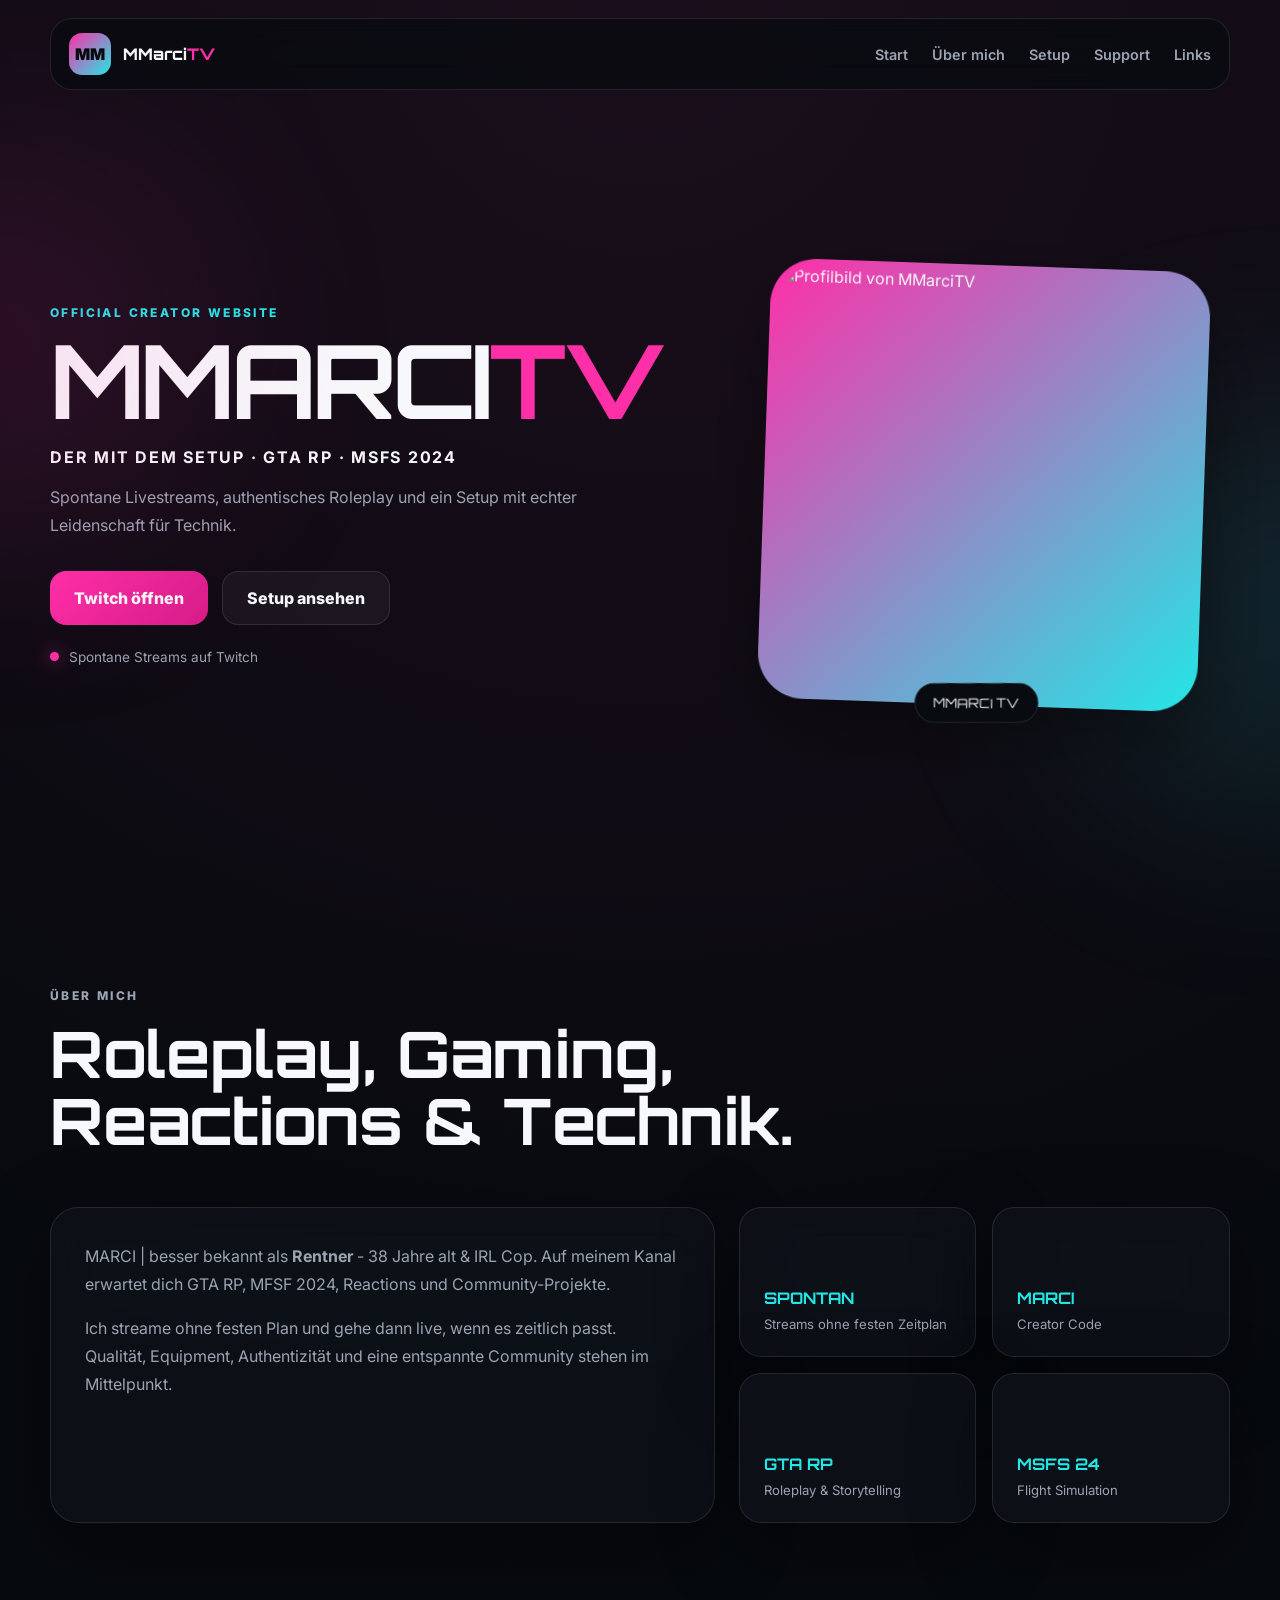
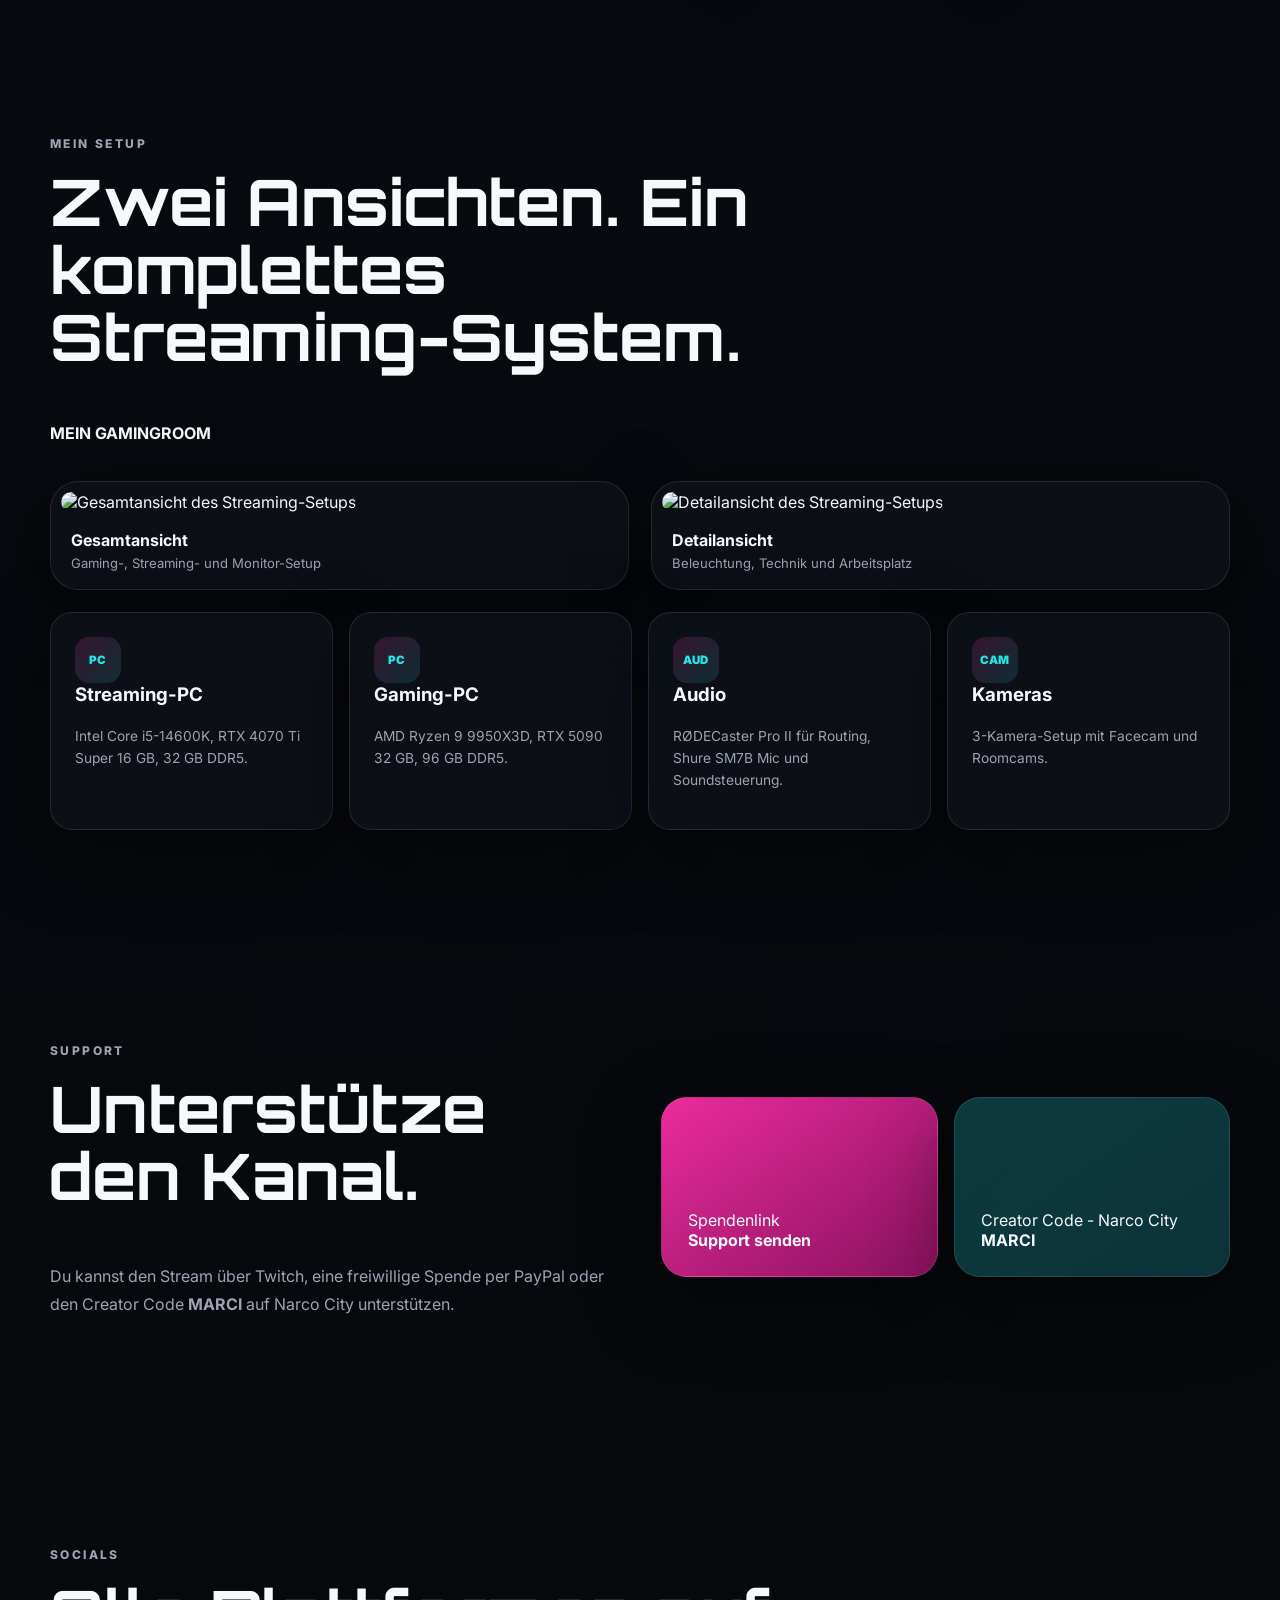
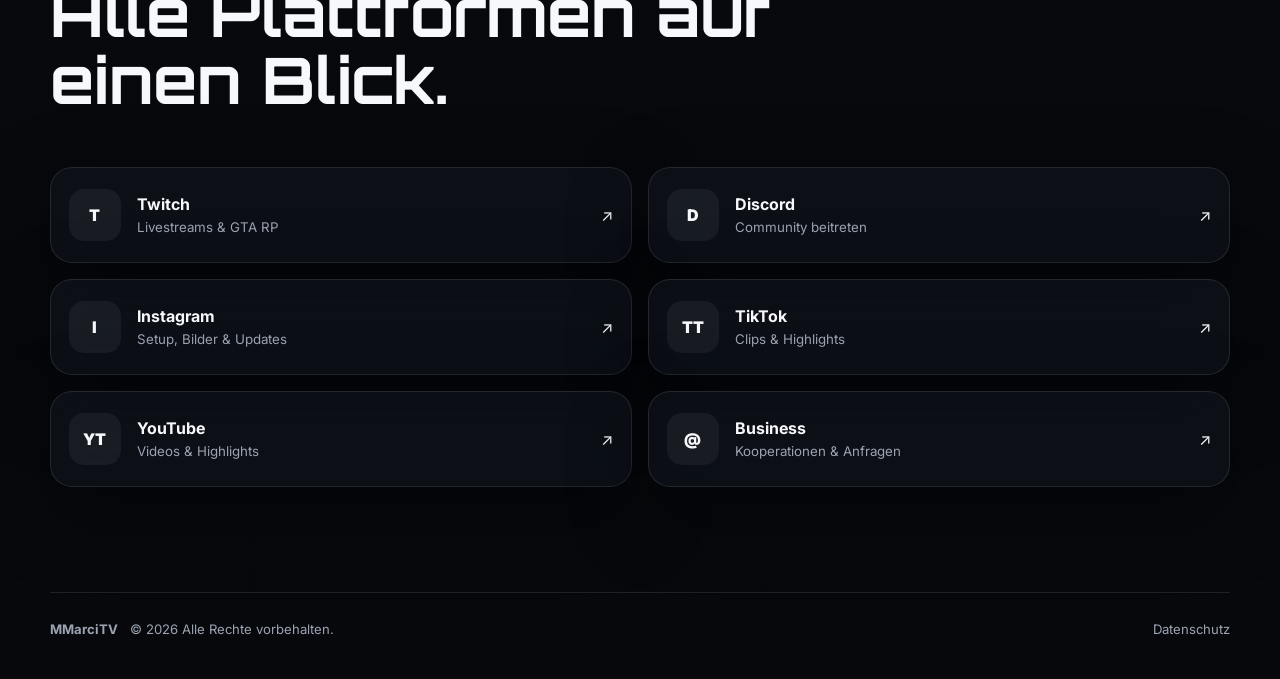
==== index.html @ 3d2fd83c "index.html" ====
<!DOCTYPE html>
<html lang="de">
<head>
  <meta charset="UTF-8">
  <meta name="viewport" content="width=device-width, initial-scale=1.0">
  <meta name="theme-color" content="#07090d">
  <meta name="description" content="Offizielle Website von MMarciTV – GTA RP, MSFS 2024, Streaming und Setup.">
  <title>MMarciTV | Offizielle Website</title>
  <link rel="preconnect" href="https://fonts.googleapis.com">
  <link rel="preconnect" href="https://fonts.gstatic.com" crossorigin>
  <link href="https://fonts.googleapis.com/css2?family=Inter:wght@400;500;600;700;800&family=Orbitron:wght@600;700;800&display=swap" rel="stylesheet">
  <link rel="stylesheet" href="styles.css">
</head>
<body>
  <div class="orb orb-pink"></div>
  <div class="orb orb-cyan"></div>

  <header class="site-header">
    <a class="brand" href="#start">
      <span class="brand-mark">MM</span>
      <span class="brand-name">MMarci<span>TV</span></span>
    </a>
    <button class="menu-button" aria-label="Menü öffnen" aria-expanded="false">☰</button>
    <nav class="main-nav">
      <a href="#start">Start</a>
      <a href="#ueber-mich">Über mich</a>
      <a href="#setup">Setup</a>
      <a href="#support">Support</a>
      <a href="#links">Links</a>
    </nav>
  </header>

  <main>
    <section id="start" class="hero section">
      <div class="hero-copy reveal">
        <p class="eyebrow">OFFICIAL CREATOR WEBSITE</p>
        <h1>MMARCI<span>TV</span></h1>
        <p class="hero-subtitle">DER MIT DEM SETUP · GTA RP · MSFS 2024</p>
        <p class="hero-text">Spontane Livestreams, authentisches Roleplay und ein Setup mit echter Leidenschaft für Technik.</p>
        <div class="hero-actions">
          <a class="button button-primary" data-link="twitch" href="#" target="_blank">Twitch öffnen</a>
          <a class="button button-secondary" href="#setup">Setup ansehen</a>
        </div>
        <div class="live-status"><span class="live-dot"></span><span>Spontane Streams auf Twitch</span></div>
      </div>

      <div class="hero-visual reveal">
        <div class="profile-frame">
          <img src="Vermögenswerte/profile.jpg" alt="Profilbild von MMarciTV">
          <span class="profile-badge">MMARCI TV</span>
        </div>
      </div>
    </section>

    <section id="ueber-mich" class="section">
      <div class="section-heading reveal">
        <p class="eyebrow">ÜBER MICH</p>
        <h2>Roleplay, Gaming, Reactions & Technik.</h2>
      </div>
      <div class="about-grid">
        <article class="glass-card about-card reveal">
          <p>MARCI | besser bekannt als <strong>Rentner</strong> - 38 Jahre alt & IRL Cop. Auf meinem Kanal erwartet dich GTA RP, MFSF 2024, Reactions und Community-Projekte.</p>
          <p>Ich streame ohne festen Plan und gehe dann live, wenn es zeitlich passt. Qualität, Equipment, Authentizität und eine entspannte Community stehen im Mittelpunkt.</p>
        </article>
        <div class="stat-grid">
          <article class="stat-card reveal"><strong>SPONTAN</strong><span>Streams ohne festen Zeitplan</span></article>
          <article class="stat-card reveal"><strong>MARCI</strong><span>Creator Code</span></article>
          <article class="stat-card reveal"><strong>GTA RP</strong><span>Roleplay & Storytelling</span></article>
          <article class="stat-card reveal"><strong>MSFS 24</strong><span>Flight Simulation</span></article>
        </div>
      </div>
    </section>

    <section id="setup" class="section">
      <div class="section-heading reveal">
        <p class="eyebrow">MEIN SETUP</p>
        <h2>Zwei Ansichten. Ein komplettes Streaming-System.</h2>
        <h4>MEIN GAMINGROOM</h4>
      </div>

      <div class="setup-gallery">
        <figure class="setup-image reveal">
          <img src="Vermögenswerte/setup1.jpg" alt="Gesamtansicht des Streaming-Setups">
          <figcaption><strong>Gesamtansicht</strong><span>Gaming-, Streaming- und Monitor-Setup</span></figcaption>
        </figure>
        <figure class="setup-image reveal">
          <img src="Vermögenswerte/setup2.jpg" alt="Detailansicht des Streaming-Setups">
          <figcaption><strong>Detailansicht</strong><span>Beleuchtung, Technik und Arbeitsplatz</span></figcaption>
        </figure>
      </div>

      <div class="hardware-grid">
        <article class="hardware-card reveal"><span class="hardware-icon">PC</span><h3>Streaming-PC</h3><p>Intel Core i5-14600K, RTX 4070 Ti Super 16 GB, 32 GB DDR5.</p></article>
        <article class="hardware-card reveal"><span class="hardware-icon">PC</span><h3>Gaming-PC</h3><p>AMD Ryzen 9 9950X3D, RTX 5090 32 GB, 96 GB DDR5.</p></article>
        <article class="hardware-card reveal"><span class="hardware-icon">AUD</span><h3>Audio</h3><p>RØDECaster Pro II für Routing, Shure SM7B Mic und Soundsteuerung.</p></article>
        <article class="hardware-card reveal"><span class="hardware-icon">CAM</span><h3>Kameras</h3><p>3-Kamera-Setup mit Facecam und Roomcams.</p></article>
      </div>
    </section>

    <section id="support" class="section support-section">
      <div class="support-copy reveal">
        <p class="eyebrow">SUPPORT</p>
        <h2>Unterstütze den Kanal.</h2>
        <p>Du kannst den Stream über Twitch, eine freiwillige Spende per PayPal oder den Creator Code <strong>MARCI</strong> auf Narco City unterstützen.</p>
      </div>
      <div class="support-actions reveal">
        <a class="support-card support-card-pink" data-link="donation" href="#" target="_blank"><span>Spendenlink</span><strong>Support senden</strong></a>
        <div class="support-card support-card-cyan"><span>Creator Code - Narco City</span><strong>MARCI</strong></div>
      </div>
    </section>

    <section id="links" class="section">
      <div class="section-heading reveal">
        <p class="eyebrow">SOCIALS</p>
        <h2>Alle Plattformen auf einen Blick.</h2>
      </div>
      <div class="social-grid">
        <a class="social-card reveal" data-link="twitch" href="#" target="_blank"><span class="social-icon">T</span><div><strong>Twitch</strong><small>Livestreams & GTA RP</small></div><span>↗</span></a>
        <a class="social-card reveal" data-link="discord" href="#" target="_blank"><span class="social-icon">D</span><div><strong>Discord</strong><small>Community beitreten</small></div><span>↗</span></a>
        <a class="social-card reveal" data-link="instagram" href="#" target="_blank"><span class="social-icon">I</span><div><strong>Instagram</strong><small>Setup, Bilder & Updates</small></div><span>↗</span></a>
        <a class="social-card reveal" data-link="tiktok" href="#" target="_blank"><span class="social-icon">TT</span><div><strong>TikTok</strong><small>Clips & Highlights</small></div><span>↗</span></a>
        <a class="social-card reveal" data-link="youtube" href="#" target="_blank"><span class="social-icon">YT</span><div><strong>YouTube</strong><small>Videos & Highlights</small></div><span>↗</span></a>
        <a class="social-card reveal" data-link="email" href="#"><span class="social-icon">@</span><div><strong>Business</strong><small>Kooperationen & Anfragen</small></div><span>↗</span></a>
      </div>
    </section>
  </main>

  <footer class="site-footer">
    <div><strong>MMarciTV</strong><span>© <span id="year"></span> Alle Rechte vorbehalten.</span></div>
    <nav><a href="datenschutz.html">Datenschutz</a></nav>
  </footer>

  <script src="script.js"></script>
</body>
</html>
---- styles.css ----
:root{--bg:#06080c;--panel:rgba(14,18,25,.8);--border:rgba(255,255,255,.1);--text:#f7f8fb;--muted:#9ca4b2;--pink:#ff2fa8;--cyan:#23e6e6;--shadow:0 24px 80px rgba(0,0,0,.42)}*{box-sizing:border-box}html{scroll-behavior:smooth;scroll-padding-top:100px}body{margin:0;background:radial-gradient(circle at top,rgba(255,47,168,.08),transparent 35%),linear-gradient(180deg,#080b10 0%,var(--bg) 100%);color:var(--text);font-family:Inter,sans-serif;overflow-x:hidden}a{color:inherit}.orb{position:fixed;width:360px;height:360px;filter:blur(130px);border-radius:50%;pointer-events:none;opacity:.16}.orb-pink{left:-180px;top:18%;background:var(--pink)}.orb-cyan{right:-180px;bottom:12%;background:var(--cyan)}.site-header{position:sticky;top:0;z-index:20;width:min(100% - 32px,1180px);margin:18px auto 0;min-height:70px;display:flex;align-items:center;justify-content:space-between;padding:14px 18px;border:1px solid var(--border);border-radius:22px;background:rgba(8,11,16,.76);backdrop-filter:blur(22px)}.brand{display:flex;align-items:center;gap:12px;text-decoration:none}.brand-mark{width:42px;height:42px;display:grid;place-items:center;border-radius:13px;background:linear-gradient(135deg,var(--pink),var(--cyan));color:#07090d;font-weight:900}.brand-name{font-family:Orbitron,sans-serif;font-weight:800}.brand-name span,h1 span{color:var(--pink)}.main-nav{display:flex;gap:24px}.main-nav a{color:var(--muted);font-size:.9rem;font-weight:600;text-decoration:none}.menu-button{display:none;border:0;background:transparent;color:var(--text);font-size:1.35rem}main,.site-footer{width:min(100% - 32px,1180px);margin-inline:auto}.section{padding:105px 0}.hero{min-height:calc(100vh - 110px);display:grid;grid-template-columns:1.12fr .88fr;align-items:center;gap:64px}.eyebrow{margin:0 0 14px;color:var(--cyan);font-size:.75rem;font-weight:800;letter-spacing:.2em}h1,h2,h3,p{margin-top:0}h1{margin-bottom:20px;font-family:Orbitron,sans-serif;font-size:clamp(3rem,8vw,6.7rem);line-height:.9;letter-spacing:-.045em}.hero-subtitle{font-weight:700;letter-spacing:.11em}.hero-text,.section-heading p,.support-copy p,.about-card p{color:var(--muted);line-height:1.75}.hero-actions{display:flex;flex-wrap:wrap;gap:14px;margin-top:32px}.button{display:inline-flex;justify-content:center;align-items:center;min-height:54px;padding:0 24px;border-radius:16px;text-decoration:none;font-weight:800}.button-primary{background:linear-gradient(135deg,var(--pink),#d51d88)}.button-secondary{border:1px solid var(--border);background:rgba(255,255,255,.045)}.live-status{display:flex;align-items:center;gap:10px;margin-top:24px;color:var(--muted);font-size:.85rem}.live-dot{width:9px;height:9px;border-radius:50%;background:var(--pink);box-shadow:0 0 18px rgba(255,47,168,.8)}.hero-visual{display:grid;place-items:center}.profile-frame{position:relative;width:min(100%,440px);aspect-ratio:1;padding:7px;border-radius:46px;background:linear-gradient(135deg,var(--pink),var(--cyan));box-shadow:var(--shadow);transform:rotate(2deg)}.profile-frame img{width:100%;height:100%;display:block;object-fit:cover;border-radius:40px}.profile-badge{position:absolute;left:50%;bottom:-18px;transform:translateX(-50%) rotate(-2deg);padding:11px 18px;border-radius:999px;background:#080b10;border:1px solid var(--border);font-family:Orbitron,sans-serif;font-size:.8rem}.section-heading{max-width:760px;margin-bottom:38px}.section-heading h2,.support-copy h2{font-family:Orbitron,sans-serif;font-size:clamp(2rem,5vw,4rem);line-height:1.05}.about-grid{display:grid;grid-template-columns:1.15fr .85fr;gap:24px}.glass-card,.stat-card,.hardware-card,.social-card,.support-card,.setup-image{border:1px solid var(--border);background:var(--panel);backdrop-filter:blur(20px);box-shadow:var(--shadow)}.about-card{padding:34px;border-radius:28px}.stat-grid{display:grid;grid-template-columns:repeat(2,1fr);gap:16px}.stat-card{min-height:150px;padding:24px;border-radius:22px;display:flex;flex-direction:column;justify-content:flex-end}.stat-card strong{font-family:Orbitron,sans-serif;color:var(--cyan)}.stat-card span{margin-top:8px;color:var(--muted);font-size:.82rem}.setup-gallery{display:grid;grid-template-columns:repeat(2,1fr);gap:22px}.setup-image{margin:0;padding:10px;border-radius:28px}.setup-image img{width:100%;aspect-ratio:16/10;object-fit:cover;border-radius:20px}.setup-image figcaption{display:grid;gap:5px;padding:18px 10px 8px}.setup-image figcaption span{color:var(--muted);font-size:.82rem}.hardware-grid{display:grid;grid-template-columns:repeat(4,1fr);gap:16px;margin-top:22px}.hardware-card{padding:24px;border-radius:22px}.hardware-icon{width:46px;height:46px;display:grid;place-items:center;border-radius:14px;background:linear-gradient(135deg,rgba(255,47,168,.18),rgba(35,230,230,.14));color:var(--cyan);font-weight:900;font-size:.72rem}.hardware-card p{color:var(--muted);line-height:1.6;font-size:.86rem}.support-section{display:grid;grid-template-columns:1fr 1fr;gap:42px;align-items:center}.support-actions{display:grid;grid-template-columns:repeat(2,1fr);gap:16px}.support-card{min-height:180px;padding:26px;border-radius:26px;text-decoration:none;display:flex;flex-direction:column;justify-content:flex-end}.support-card-pink{background:linear-gradient(145deg,rgba(255,47,168,.92),rgba(151,20,103,.9))}.support-card-cyan{background:linear-gradient(145deg,rgba(35,230,230,.23),rgba(14,58,65,.86))}.social-grid{display:grid;grid-template-columns:repeat(2,1fr);gap:16px}.social-card{min-height:96px;display:grid;grid-template-columns:52px 1fr auto;align-items:center;gap:16px;padding:18px;border-radius:22px;text-decoration:none}.social-icon{width:52px;height:52px;display:grid;place-items:center;border-radius:15px;background:rgba(255,255,255,.055);font-weight:900}.social-card div{display:grid;gap:5px}.social-card small{color:var(--muted)}.site-footer{display:flex;justify-content:space-between;padding:28px 0 42px;border-top:1px solid var(--border);color:var(--muted);font-size:.82rem}.site-footer div,.site-footer nav{display:flex;gap:12px}.site-footer a{text-decoration:none}.reveal{opacity:0;transform:translateY(24px);transition:.7s}.reveal.is-visible{opacity:1;transform:none}@media(max-width:900px){.main-nav{position:absolute;left:0;right:0;top:78px;display:none;flex-direction:column;padding:18px;border:1px solid var(--border);border-radius:20px;background:rgba(8,11,16,.96)}.main-nav.is-open{display:flex}.menu-button{display:block}.hero,.about-grid,.support-section{grid-template-columns:1fr}.hero{padding-top:80px;min-height:auto}.hero-copy{order:2}.hero-visual{order:1}.hardware-grid{grid-template-columns:repeat(2,1fr)}}@media(max-width:650px){.site-header,main,.site-footer{width:min(100% - 20px,1180px)}.section{padding:78px 0}.setup-gallery,.social-grid,.support-actions,.stat-grid,.hardware-grid{grid-template-columns:1fr}.hero-actions{flex-direction:column}.button{width:100%}.site-footer,.site-footer div{flex-direction:column}}
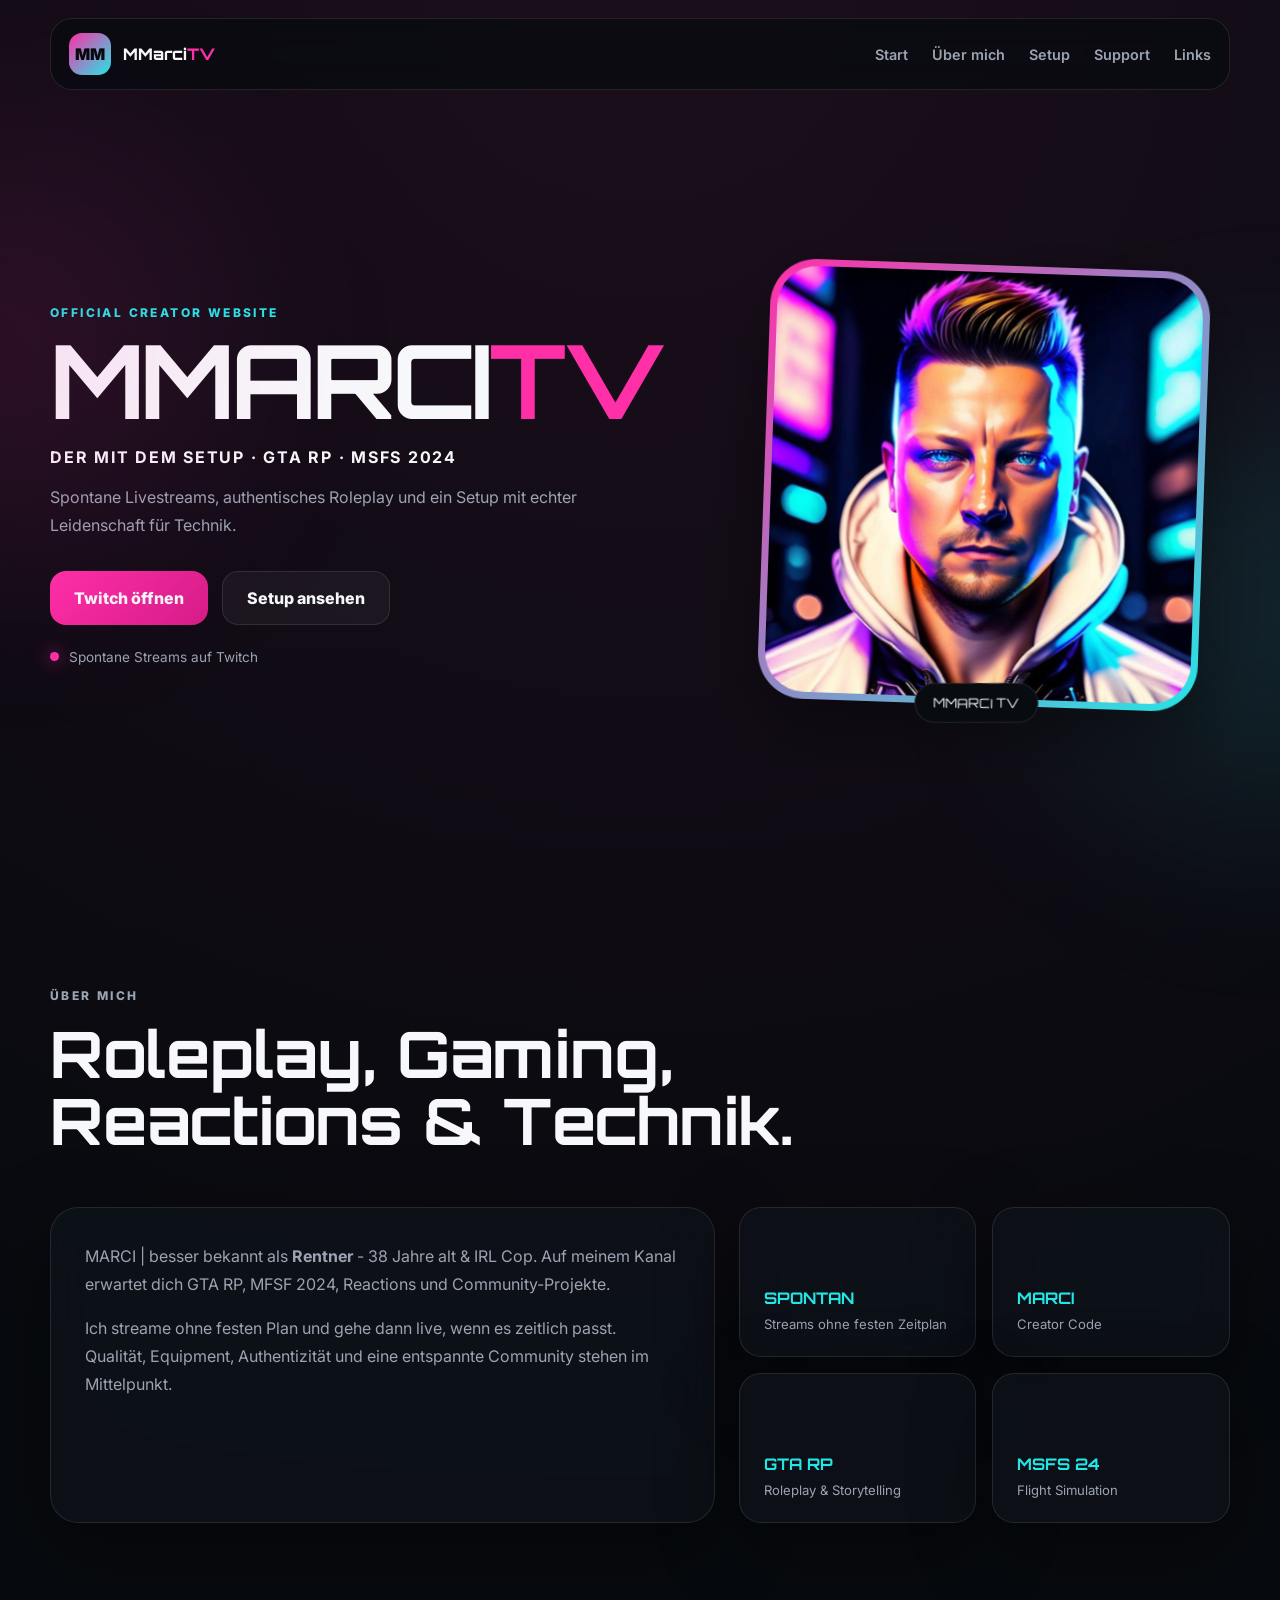
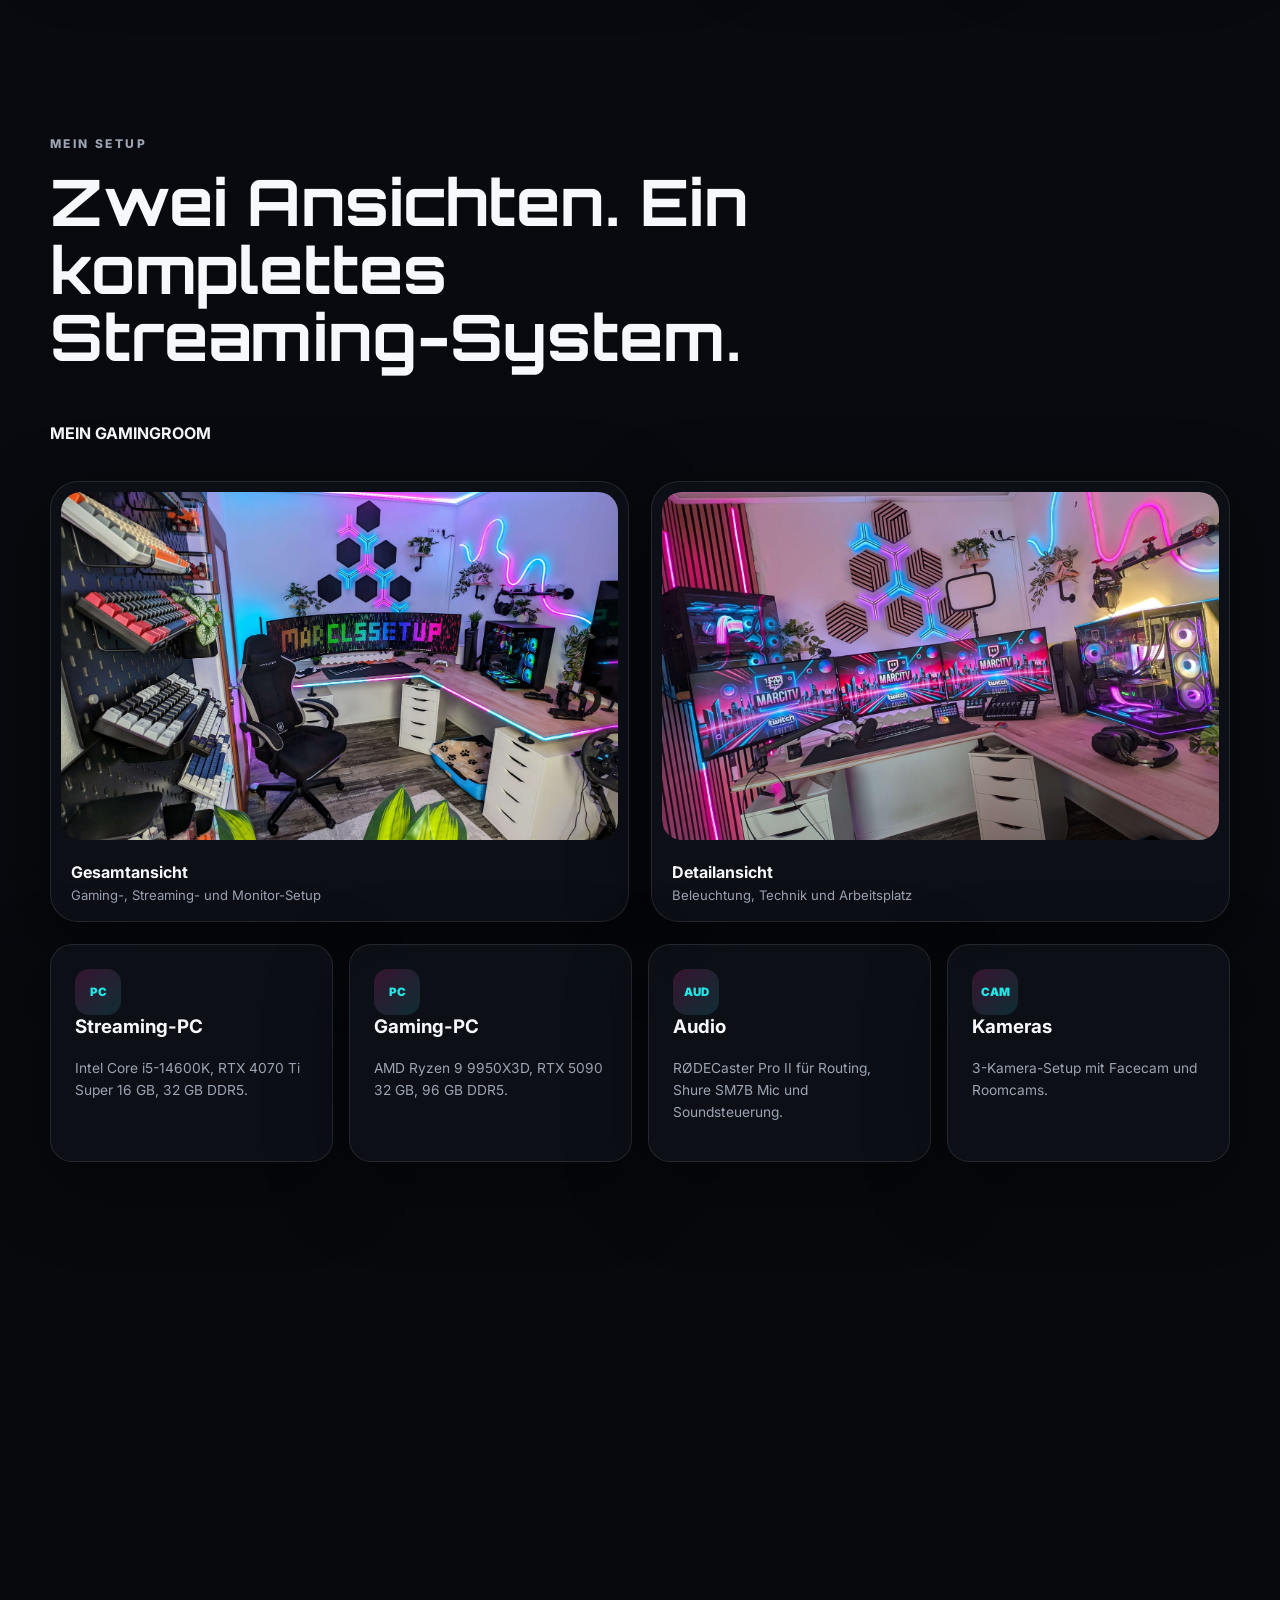
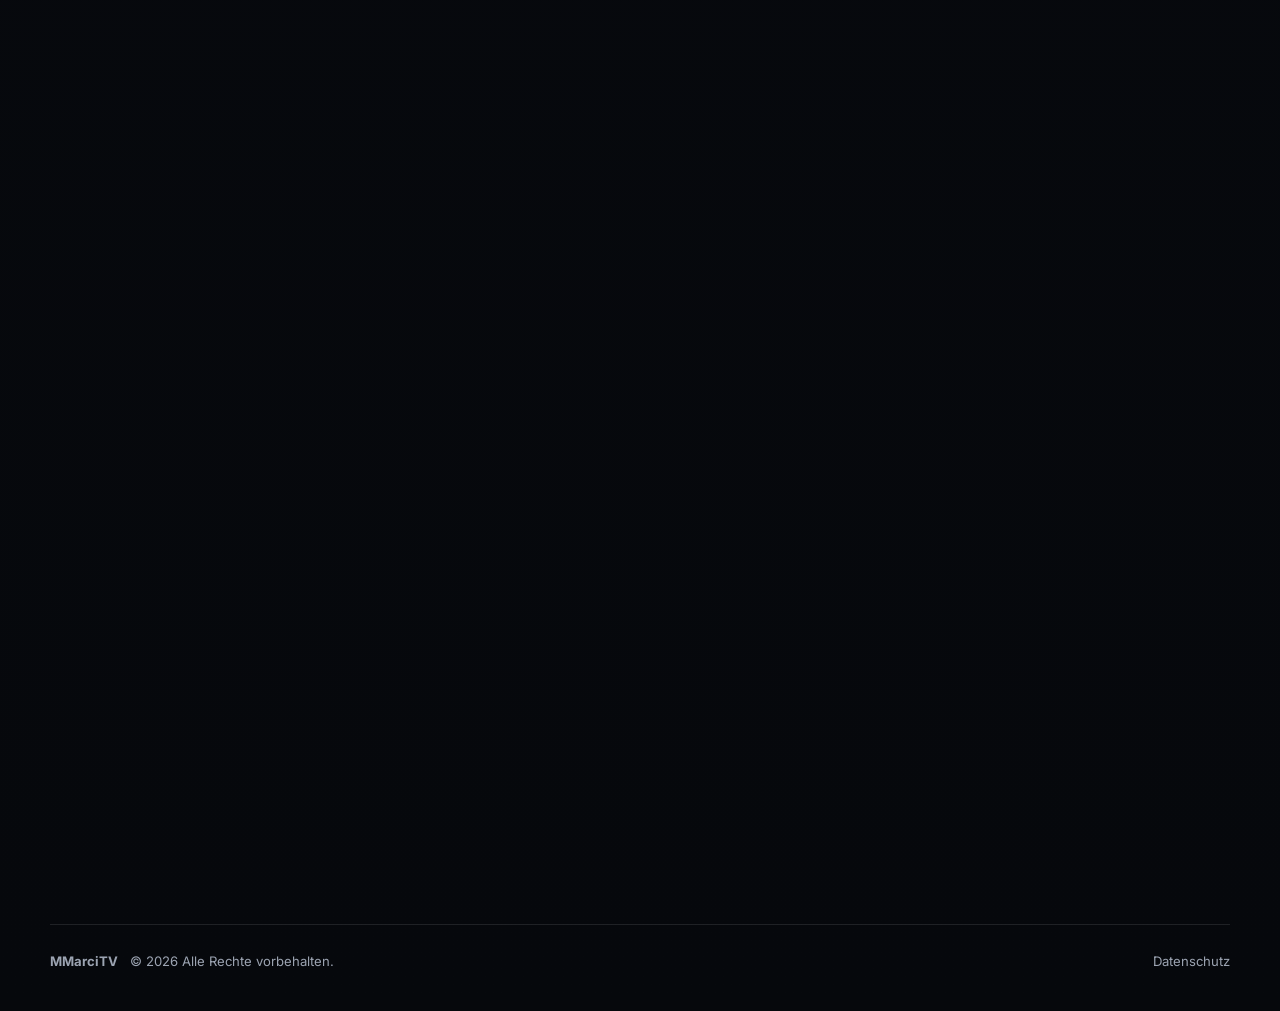
==== commit f5223591: "index.html" ====
--- a/index.html
+++ b/index.html
@@ -46,7 +46,7 @@
 
       <div class="hero-visual reveal">
         <div class="profile-frame">
-          <img src="Vermögenswerte/profile.jpg" alt="Profilbild von MMarciTV">
+          <img src="assets/profile.jpg" alt="Profilbild von MMarciTV">
           <span class="profile-badge">MMARCI TV</span>
         </div>
       </div>
@@ -80,11 +80,11 @@
 
       <div class="setup-gallery">
         <figure class="setup-image reveal">
-          <img src="Vermögenswerte/setup1.jpg" alt="Gesamtansicht des Streaming-Setups">
+          <img src="assets/setup1.jpg" alt="Gesamtansicht des Streaming-Setups">
           <figcaption><strong>Gesamtansicht</strong><span>Gaming-, Streaming- und Monitor-Setup</span></figcaption>
         </figure>
         <figure class="setup-image reveal">
-          <img src="Vermögenswerte/setup2.jpg" alt="Detailansicht des Streaming-Setups">
+          <img src="assets/setup2.jpg" alt="Detailansicht des Streaming-Setups">
           <figcaption><strong>Detailansicht</strong><span>Beleuchtung, Technik und Arbeitsplatz</span></figcaption>
         </figure>
       </div>
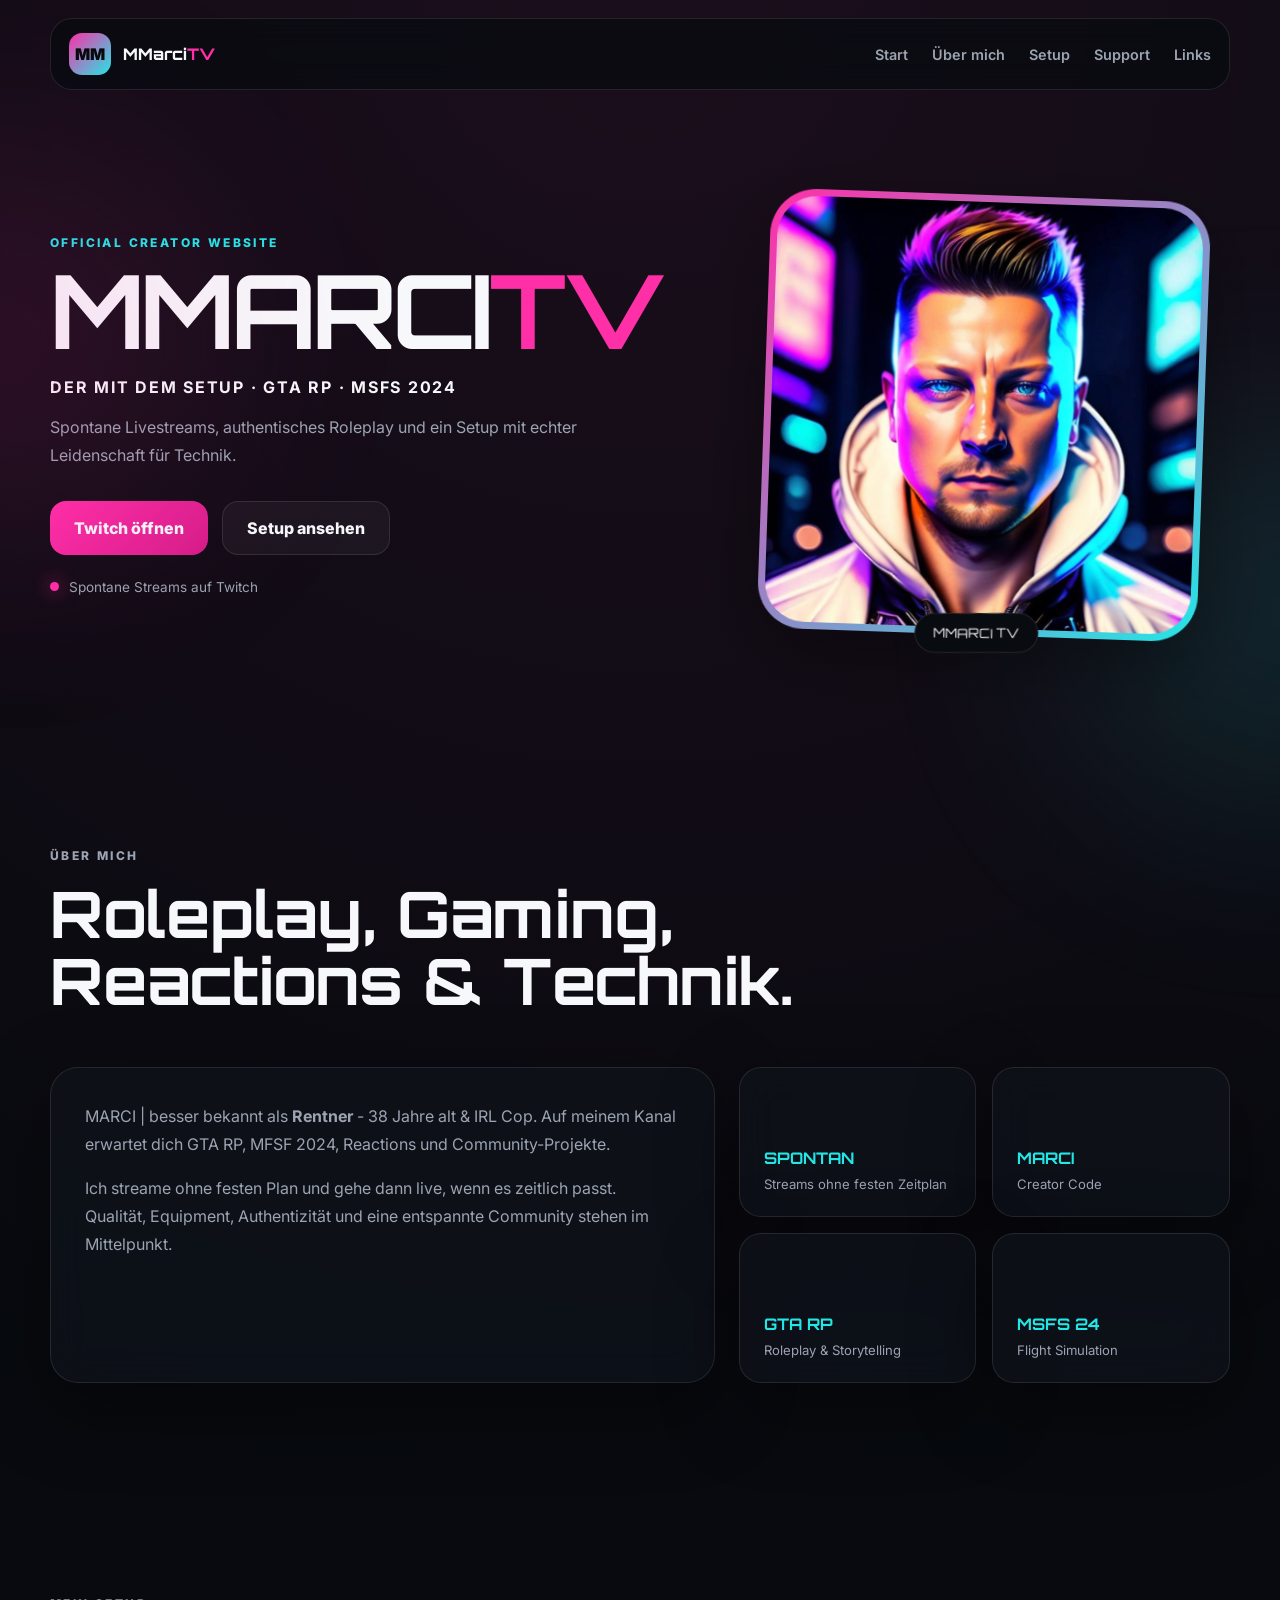
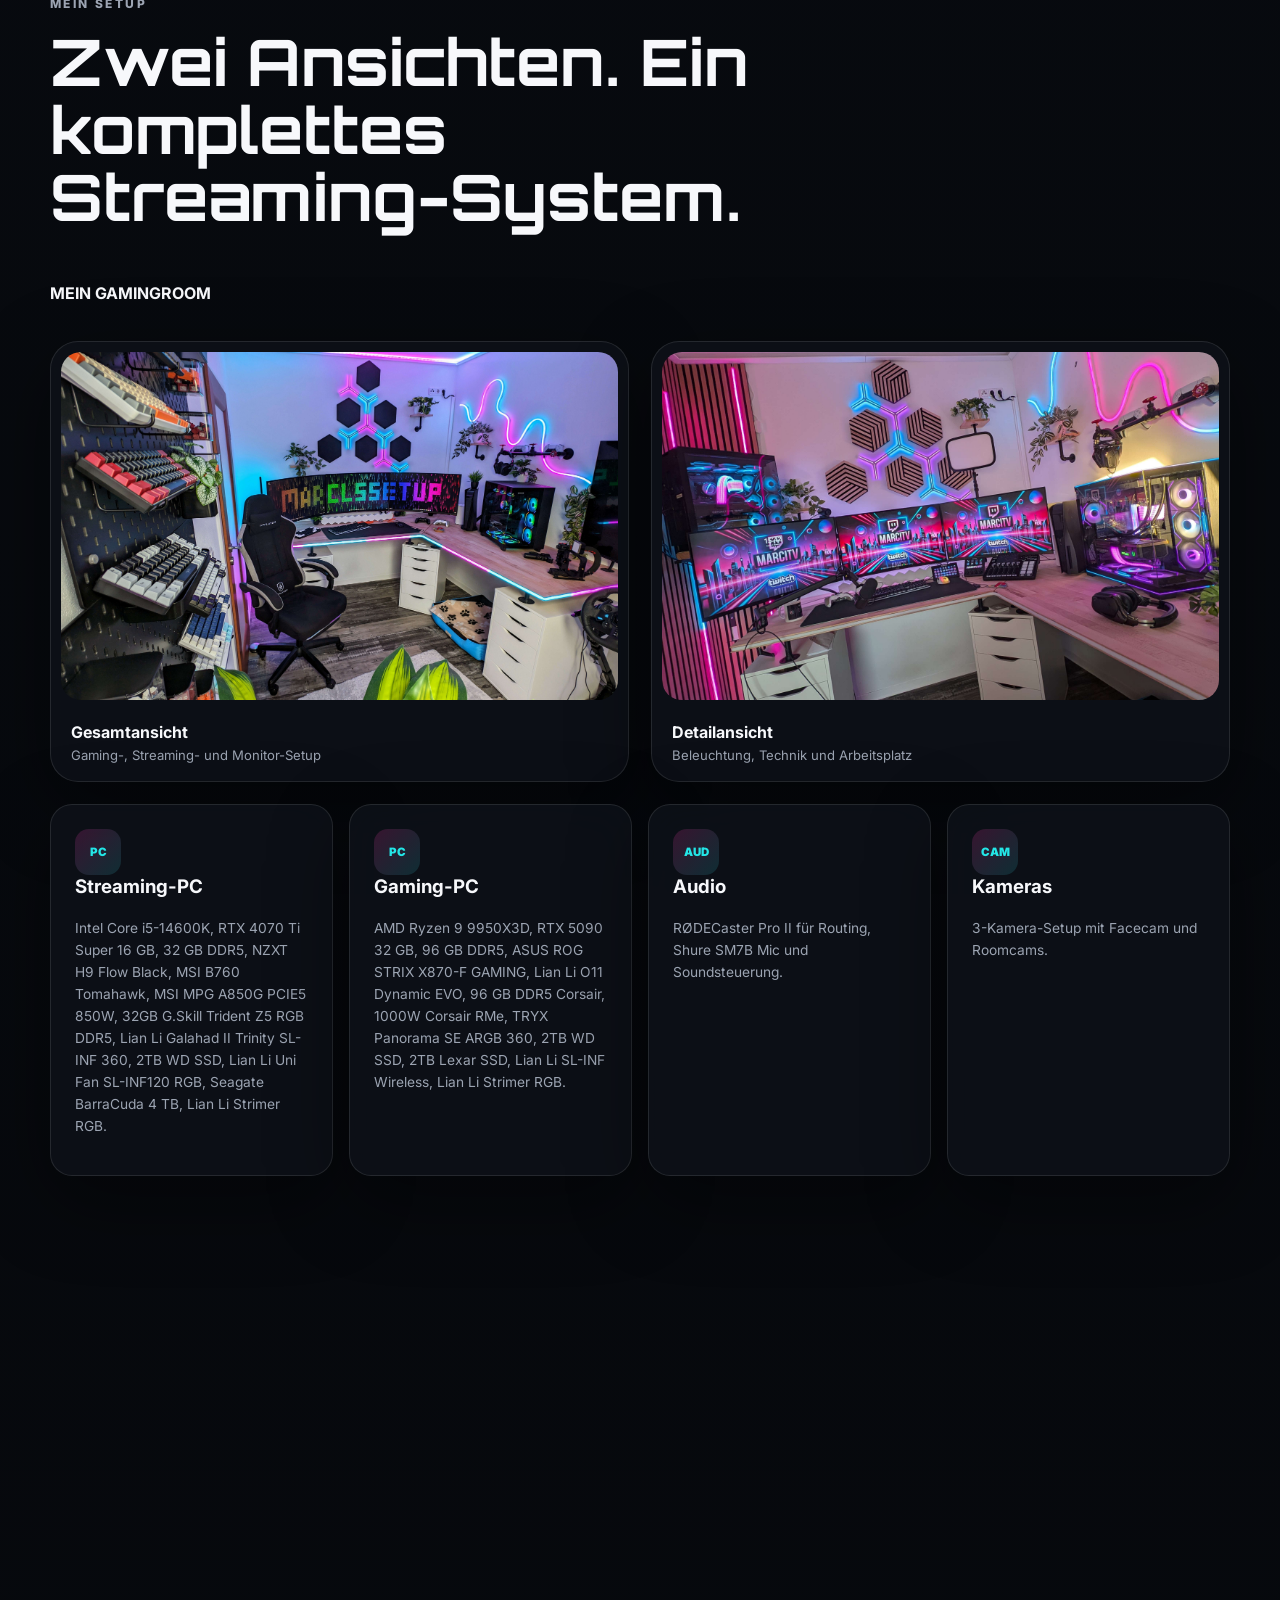
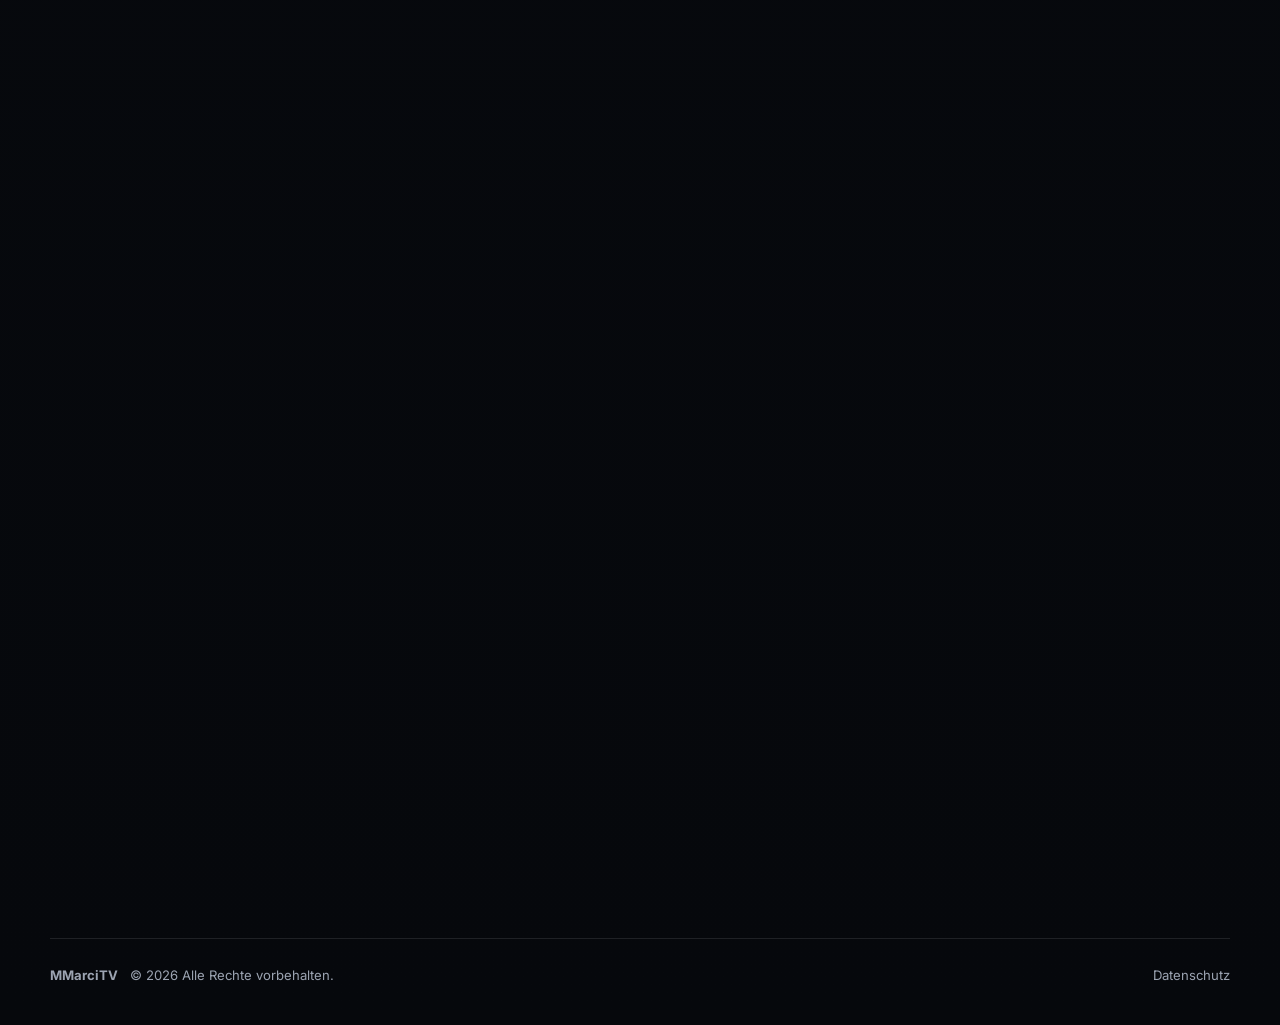
==== commit d8d5288d: "index.html" ====
--- a/index.html
+++ b/index.html
@@ -90,8 +90,8 @@
       </div>
 
       <div class="hardware-grid">
-        <article class="hardware-card reveal"><span class="hardware-icon">PC</span><h3>Streaming-PC</h3><p>Intel Core i5-14600K, RTX 4070 Ti Super 16 GB, 32 GB DDR5.</p></article>
-        <article class="hardware-card reveal"><span class="hardware-icon">PC</span><h3>Gaming-PC</h3><p>AMD Ryzen 9 9950X3D, RTX 5090 32 GB, 96 GB DDR5.</p></article>
+        <article class="hardware-card reveal"><span class="hardware-icon">PC</span><h3>Streaming-PC</h3><p>Intel Core i5-14600K, RTX 4070 Ti Super 16 GB, 32 GB DDR5, NZXT H9 Flow Black, MSI B760 Tomahawk, MSI MPG A850G PCIE5 850W, 32GB G.Skill Trident Z5 RGB DDR5, Lian Li Galahad II Trinity SL-INF 360, 2TB WD SSD, Lian Li Uni Fan SL-INF120 RGB, Seagate BarraCuda 4 TB, Lian Li Strimer RGB.</p></article>
+        <article class="hardware-card reveal"><span class="hardware-icon">PC</span><h3>Gaming-PC</h3><p>AMD Ryzen 9 9950X3D, RTX 5090 32 GB, 96 GB DDR5, ASUS ROG STRIX X870-F GAMING, Lian Li O11 Dynamic EVO, 96 GB DDR5 Corsair, 1000W Corsair RMe, TRYX Panorama SE ARGB 360, 2TB WD SSD, 2TB Lexar SSD, Lian Li SL-INF Wireless, Lian Li Strimer RGB.</p></article>
         <article class="hardware-card reveal"><span class="hardware-icon">AUD</span><h3>Audio</h3><p>RØDECaster Pro II für Routing, Shure SM7B Mic und Soundsteuerung.</p></article>
         <article class="hardware-card reveal"><span class="hardware-icon">CAM</span><h3>Kameras</h3><p>3-Kamera-Setup mit Facecam und Roomcams.</p></article>
       </div>
@@ -115,9 +115,9 @@
         <h2>Alle Plattformen auf einen Blick.</h2>
       </div>
       <div class="social-grid">
-        <a class="social-card reveal" data-link="twitch" href="#" target="_blank"><span class="social-icon">T</span><div><strong>Twitch</strong><small>Livestreams & GTA RP</small></div><span>↗</span></a>
-        <a class="social-card reveal" data-link="discord" href="#" target="_blank"><span class="social-icon">D</span><div><strong>Discord</strong><small>Community beitreten</small></div><span>↗</span></a>
-        <a class="social-card reveal" data-link="instagram" href="#" target="_blank"><span class="social-icon">I</span><div><strong>Instagram</strong><small>Setup, Bilder & Updates</small></div><span>↗</span></a>
+        <a class="social-card reveal" data-link="twitch" href="#" target="_blank"><span class="social-icon">TTV</span><div><strong>Twitch</strong><small>Livestreams & GTA RP</small></div><span>↗</span></a>
+        <a class="social-card reveal" data-link="discord" href="#" target="_blank"><span class="social-icon">DC</span><div><strong>Discord</strong><small>Community beitreten</small></div><span>↗</span></a>
+        <a class="social-card reveal" data-link="instagram" href="#" target="_blank"><span class="social-icon">IG</span><div><strong>Instagram</strong><small>Setup, Bilder & Updates</small></div><span>↗</span></a>
         <a class="social-card reveal" data-link="tiktok" href="#" target="_blank"><span class="social-icon">TT</span><div><strong>TikTok</strong><small>Clips & Highlights</small></div><span>↗</span></a>
         <a class="social-card reveal" data-link="youtube" href="#" target="_blank"><span class="social-icon">YT</span><div><strong>YouTube</strong><small>Videos & Highlights</small></div><span>↗</span></a>
         <a class="social-card reveal" data-link="email" href="#"><span class="social-icon">@</span><div><strong>Business</strong><small>Kooperationen & Anfragen</small></div><span>↗</span></a>
--- a/styles.css
+++ b/styles.css
@@ -1 +1,32 @@
-:root{--bg:#06080c;--panel:rgba(14,18,25,.8);--border:rgba(255,255,255,.1);--text:#f7f8fb;--muted:#9ca4b2;--pink:#ff2fa8;--cyan:#23e6e6;--shadow:0 24px 80px rgba(0,0,0,.42)}*{box-sizing:border-box}html{scroll-behavior:smooth;scroll-padding-top:100px}body{margin:0;background:radial-gradient(circle at top,rgba(255,47,168,.08),transparent 35%),linear-gradient(180deg,#080b10 0%,var(--bg) 100%);color:var(--text);font-family:Inter,sans-serif;overflow-x:hidden}a{color:inherit}.orb{position:fixed;width:360px;height:360px;filter:blur(130px);border-radius:50%;pointer-events:none;opacity:.16}.orb-pink{left:-180px;top:18%;background:var(--pink)}.orb-cyan{right:-180px;bottom:12%;background:var(--cyan)}.site-header{position:sticky;top:0;z-index:20;width:min(100% - 32px,1180px);margin:18px auto 0;min-height:70px;display:flex;align-items:center;justify-content:space-between;padding:14px 18px;border:1px solid var(--border);border-radius:22px;background:rgba(8,11,16,.76);backdrop-filter:blur(22px)}.brand{display:flex;align-items:center;gap:12px;text-decoration:none}.brand-mark{width:42px;height:42px;display:grid;place-items:center;border-radius:13px;background:linear-gradient(135deg,var(--pink),var(--cyan));color:#07090d;font-weight:900}.brand-name{font-family:Orbitron,sans-serif;font-weight:800}.brand-name span,h1 span{color:var(--pink)}.main-nav{display:flex;gap:24px}.main-nav a{color:var(--muted);font-size:.9rem;font-weight:600;text-decoration:none}.menu-button{display:none;border:0;background:transparent;color:var(--text);font-size:1.35rem}main,.site-footer{width:min(100% - 32px,1180px);margin-inline:auto}.section{padding:105px 0}.hero{min-height:calc(100vh - 110px);display:grid;grid-template-columns:1.12fr .88fr;align-items:center;gap:64px}.eyebrow{margin:0 0 14px;color:var(--cyan);font-size:.75rem;font-weight:800;letter-spacing:.2em}h1,h2,h3,p{margin-top:0}h1{margin-bottom:20px;font-family:Orbitron,sans-serif;font-size:clamp(3rem,8vw,6.7rem);line-height:.9;letter-spacing:-.045em}.hero-subtitle{font-weight:700;letter-spacing:.11em}.hero-text,.section-heading p,.support-copy p,.about-card p{color:var(--muted);line-height:1.75}.hero-actions{display:flex;flex-wrap:wrap;gap:14px;margin-top:32px}.button{display:inline-flex;justify-content:center;align-items:center;min-height:54px;padding:0 24px;border-radius:16px;text-decoration:none;font-weight:800}.button-primary{background:linear-gradient(135deg,var(--pink),#d51d88)}.button-secondary{border:1px solid var(--border);background:rgba(255,255,255,.045)}.live-status{display:flex;align-items:center;gap:10px;margin-top:24px;color:var(--muted);font-size:.85rem}.live-dot{width:9px;height:9px;border-radius:50%;background:var(--pink);box-shadow:0 0 18px rgba(255,47,168,.8)}.hero-visual{display:grid;place-items:center}.profile-frame{position:relative;width:min(100%,440px);aspect-ratio:1;padding:7px;border-radius:46px;background:linear-gradient(135deg,var(--pink),var(--cyan));box-shadow:var(--shadow);transform:rotate(2deg)}.profile-frame img{width:100%;height:100%;display:block;object-fit:cover;border-radius:40px}.profile-badge{position:absolute;left:50%;bottom:-18px;transform:translateX(-50%) rotate(-2deg);padding:11px 18px;border-radius:999px;background:#080b10;border:1px solid var(--border);font-family:Orbitron,sans-serif;font-size:.8rem}.section-heading{max-width:760px;margin-bottom:38px}.section-heading h2,.support-copy h2{font-family:Orbitron,sans-serif;font-size:clamp(2rem,5vw,4rem);line-height:1.05}.about-grid{display:grid;grid-template-columns:1.15fr .85fr;gap:24px}.glass-card,.stat-card,.hardware-card,.social-card,.support-card,.setup-image{border:1px solid var(--border);background:var(--panel);backdrop-filter:blur(20px);box-shadow:var(--shadow)}.about-card{padding:34px;border-radius:28px}.stat-grid{display:grid;grid-template-columns:repeat(2,1fr);gap:16px}.stat-card{min-height:150px;padding:24px;border-radius:22px;display:flex;flex-direction:column;justify-content:flex-end}.stat-card strong{font-family:Orbitron,sans-serif;color:var(--cyan)}.stat-card span{margin-top:8px;color:var(--muted);font-size:.82rem}.setup-gallery{display:grid;grid-template-columns:repeat(2,1fr);gap:22px}.setup-image{margin:0;padding:10px;border-radius:28px}.setup-image img{width:100%;aspect-ratio:16/10;object-fit:cover;border-radius:20px}.setup-image figcaption{display:grid;gap:5px;padding:18px 10px 8px}.setup-image figcaption span{color:var(--muted);font-size:.82rem}.hardware-grid{display:grid;grid-template-columns:repeat(4,1fr);gap:16px;margin-top:22px}.hardware-card{padding:24px;border-radius:22px}.hardware-icon{width:46px;height:46px;display:grid;place-items:center;border-radius:14px;background:linear-gradient(135deg,rgba(255,47,168,.18),rgba(35,230,230,.14));color:var(--cyan);font-weight:900;font-size:.72rem}.hardware-card p{color:var(--muted);line-height:1.6;font-size:.86rem}.support-section{display:grid;grid-template-columns:1fr 1fr;gap:42px;align-items:center}.support-actions{display:grid;grid-template-columns:repeat(2,1fr);gap:16px}.support-card{min-height:180px;padding:26px;border-radius:26px;text-decoration:none;display:flex;flex-direction:column;justify-content:flex-end}.support-card-pink{background:linear-gradient(145deg,rgba(255,47,168,.92),rgba(151,20,103,.9))}.support-card-cyan{background:linear-gradient(145deg,rgba(35,230,230,.23),rgba(14,58,65,.86))}.social-grid{display:grid;grid-template-columns:repeat(2,1fr);gap:16px}.social-card{min-height:96px;display:grid;grid-template-columns:52px 1fr auto;align-items:center;gap:16px;padding:18px;border-radius:22px;text-decoration:none}.social-icon{width:52px;height:52px;display:grid;place-items:center;border-radius:15px;background:rgba(255,255,255,.055);font-weight:900}.social-card div{display:grid;gap:5px}.social-card small{color:var(--muted)}.site-footer{display:flex;justify-content:space-between;padding:28px 0 42px;border-top:1px solid var(--border);color:var(--muted);font-size:.82rem}.site-footer div,.site-footer nav{display:flex;gap:12px}.site-footer a{text-decoration:none}.reveal{opacity:0;transform:translateY(24px);transition:.7s}.reveal.is-visible{opacity:1;transform:none}@media(max-width:900px){.main-nav{position:absolute;left:0;right:0;top:78px;display:none;flex-direction:column;padding:18px;border:1px solid var(--border);border-radius:20px;background:rgba(8,11,16,.96)}.main-nav.is-open{display:flex}.menu-button{display:block}.hero,.about-grid,.support-section{grid-template-columns:1fr}.hero{padding-top:80px;min-height:auto}.hero-copy{order:2}.hero-visual{order:1}.hardware-grid{grid-template-columns:repeat(2,1fr)}}@media(max-width:650px){.site-header,main,.site-footer{width:min(100% - 20px,1180px)}.section{padding:78px 0}.setup-gallery,.social-grid,.support-actions,.stat-grid,.hardware-grid{grid-template-columns:1fr}.hero-actions{flex-direction:column}.button{width:100%}.site-footer,.site-footer div{flex-direction:column}}+:root{--bg:#06080c;--panel:rgba(14,18,25,.8);--border:rgba(255,255,255,.1);--text:#f7f8fb;--muted:#9ca4b2;--pink:#ff2fa8;--cyan:#23e6e6;--shadow:0 24px 80px rgba(0,0,0,.42)}*{box-sizing:border-box}html{scroll-behavior:smooth;scroll-padding-top:100px}body{margin:0;background:radial-gradient(circle at top,rgba(255,47,168,.08),transparent 35%),linear-gradient(180deg,#080b10 0%,var(--bg) 100%);color:var(--text);font-family:Inter,sans-serif;overflow-x:hidden}a{color:inherit}.orb{position:fixed;width:360px;height:360px;filter:blur(130px);border-radius:50%;pointer-events:none;opacity:.16}.orb-pink{left:-180px;top:18%;background:var(--pink)}.orb-cyan{right:-180px;bottom:12%;background:var(--cyan)}.site-header{position:sticky;top:0;z-index:20;width:min(100% - 32px,1180px);margin:18px auto 0;min-height:70px;display:flex;align-items:center;justify-content:space-between;padding:14px 18px;border:1px solid var(--border);border-radius:22px;background:rgba(8,11,16,.76);backdrop-filter:blur(22px)}.brand{display:flex;align-items:center;gap:12px;text-decoration:none}.brand-mark{width:42px;height:42px;display:grid;place-items:center;border-radius:13px;background:linear-gradient(135deg,var(--pink),var(--cyan));color:#07090d;font-weight:900}.brand-name{font-family:Orbitron,sans-serif;font-weight:800}.brand-name span,h1 span{color:var(--pink)}.main-nav{display:flex;gap:24px}.main-nav a{color:var(--muted);font-size:.9rem;font-weight:600;text-decoration:none}.menu-button{display:none;border:0;background:transparent;color:var(--text);font-size:1.35rem}main,.site-footer{width:min(100% - 32px,1180px);margin-inline:auto}.section{padding:105px 0}.hero{min-height:calc(55vh - 110px);display:grid;grid-template-columns:1.12fr .88fr;align-items:center;gap:64px}.eyebrow{margin:0 0 14px;color:var(--cyan);font-size:.75rem;font-weight:800;letter-spacing:.2em}h1,h2,h3,p{margin-top:0}h1{margin-bottom:20px;font-family:Orbitron,sans-serif;font-size:clamp(3rem,8vw,6.7rem);line-height:.9;letter-spacing:-.045em}.hero-subtitle{font-weight:700;letter-spacing:.11em}.hero-text,.section-heading p,.support-copy p,.about-card p{color:var(--muted);line-height:1.75}.hero-actions{display:flex;flex-wrap:wrap;gap:14px;margin-top:32px}.button{display:inline-flex;justify-content:center;align-items:center;min-height:54px;padding:0 24px;border-radius:16px;text-decoration:none;font-weight:800}.button-primary{background:linear-gradient(135deg,var(--pink),#d51d88)}.button-secondary{border:1px solid var(--border);background:rgba(255,255,255,.045)}.live-status{display:flex;align-items:center;gap:10px;margin-top:24px;color:var(--muted);font-size:.85rem}.live-dot{width:9px;height:9px;border-radius:50%;background:var(--pink);box-shadow:0 0 18px rgba(255,47,168,.8)}.hero-visual{display:grid;place-items:center}.profile-frame{position:relative;width:min(100%,440px);aspect-ratio:1;padding:7px;border-radius:46px;background:linear-gradient(135deg,var(--pink),var(--cyan));box-shadow:var(--shadow);transform:rotate(2deg)}.profile-frame img{width:100%;height:100%;display:block;object-fit:cover;border-radius:40px}.profile-badge{position:absolute;left:50%;bottom:-18px;transform:translateX(-50%) rotate(-2deg);padding:11px 18px;border-radius:999px;background:#080b10;border:1px solid var(--border);font-family:Orbitron,sans-serif;font-size:.8rem}.section-heading{max-width:760px;margin-bottom:38px}.section-heading h2,.support-copy h2{font-family:Orbitron,sans-serif;font-size:clamp(2rem,5vw,4rem);line-height:1.05}.about-grid{display:grid;grid-template-columns:1.15fr .85fr;gap:24px}.glass-card,.stat-card,.hardware-card,.social-card,.support-card,.setup-image{border:1px solid var(--border);background:var(--panel);backdrop-filter:blur(20px);box-shadow:var(--shadow)}.about-card{padding:34px;border-radius:28px}.stat-grid{display:grid;grid-template-columns:repeat(2,1fr);gap:16px}.stat-card{min-height:150px;padding:24px;border-radius:22px;display:flex;flex-direction:column;justify-content:flex-end}.stat-card strong{font-family:Orbitron,sans-serif;color:var(--cyan)}.stat-card span{margin-top:8px;color:var(--muted);font-size:.82rem}.setup-gallery{display:grid;grid-template-columns:repeat(2,1fr);gap:22px}.setup-image{margin:0;padding:10px;border-radius:28px}.setup-image img{width:100%;aspect-ratio:16/10;object-fit:cover;border-radius:20px}.setup-image figcaption{display:grid;gap:5px;padding:18px 10px 8px}.setup-image figcaption span{color:var(--muted);font-size:.82rem}.hardware-grid{display:grid;grid-template-columns:repeat(4,1fr);gap:16px;margin-top:22px}.hardware-card{padding:24px;border-radius:22px}.hardware-icon{width:46px;height:46px;display:grid;place-items:center;border-radius:14px;background:linear-gradient(135deg,rgba(255,47,168,.18),rgba(35,230,230,.14));color:var(--cyan);font-weight:900;font-size:.72rem}.hardware-card p{color:var(--muted);line-height:1.6;font-size:.86rem}.support-section{display:grid;grid-template-columns:1fr 1fr;gap:42px;align-items:center}.support-actions{display:grid;grid-template-columns:repeat(2,1fr);gap:16px}.support-card{min-height:180px;padding:26px;border-radius:26px;text-decoration:none;display:flex;flex-direction:column;justify-content:flex-end}.support-card-pink{background:linear-gradient(145deg,rgba(255,47,168,.92),rgba(151,20,103,.9))}.support-card-cyan{background:linear-gradient(145deg,rgba(35,230,230,.23),rgba(14,58,65,.86))}.social-grid{display:grid;grid-template-columns:repeat(2,1fr);gap:16px}.social-card{min-height:96px;display:grid;grid-template-columns:52px 1fr auto;align-items:center;gap:16px;padding:18px;border-radius:22px;text-decoration:none}.social-icon {
+  width: 46px;
+  height: 46px;
+  flex-shrink: 0;
+
+  display: flex;
+  align-items: center;
+  justify-content: center;
+
+  border-radius: 14px;
+
+  background:
+    linear-gradient(
+      135deg,
+      rgba(255, 0, 153, 0.16) 0%,
+      rgba(134, 38, 145, 0.15) 48%,
+      rgba(0, 229, 255, 0.13) 100%
+    );
+
+  color: #25f2e6;
+
+  font-family: "Inter", sans-serif;
+  font-size: 14px;
+  font-weight: 800;
+  line-height: 1;
+
+  border: 1px solid rgba(255, 255, 255, 0.025);
+
+  box-shadow:
+    inset 0 1px 0 rgba(255, 255, 255, 0.025),
+    0 0 18px rgba(0, 229, 255, 0.025);
+}.social-card div{display:grid;gap:5px}.social-card small{color:var(--muted)}.site-footer{display:flex;justify-content:space-between;padding:28px 0 42px;border-top:1px solid var(--border);color:var(--muted);font-size:.82rem}.site-footer div,.site-footer nav{display:flex;gap:12px}.site-footer a{text-decoration:none}.reveal{opacity:0;transform:translateY(24px);transition:.7s}.reveal.is-visible{opacity:1;transform:none}@media(max-width:900px){.main-nav{position:absolute;left:0;right:0;top:78px;display:none;flex-direction:column;padding:18px;border:1px solid var(--border);border-radius:20px;background:rgba(8,11,16,.96)}.main-nav.is-open{display:flex}.menu-button{display:block}.hero,.about-grid,.support-section{grid-template-columns:1fr}.hero{padding-top:80px;min-height:auto}.hero-copy{order:2}.hero-visual{order:1}.hardware-grid{grid-template-columns:repeat(2,1fr)}}@media(max-width:650px){.site-header,main,.site-footer{width:min(100% - 20px,1180px)}.section{padding:78px 0}.setup-gallery,.social-grid,.support-actions,.stat-grid,.hardware-grid{grid-template-columns:1fr}.hero-actions{flex-direction:column}.button{width:100%}.site-footer,.site-footer div{flex-direction:column}}
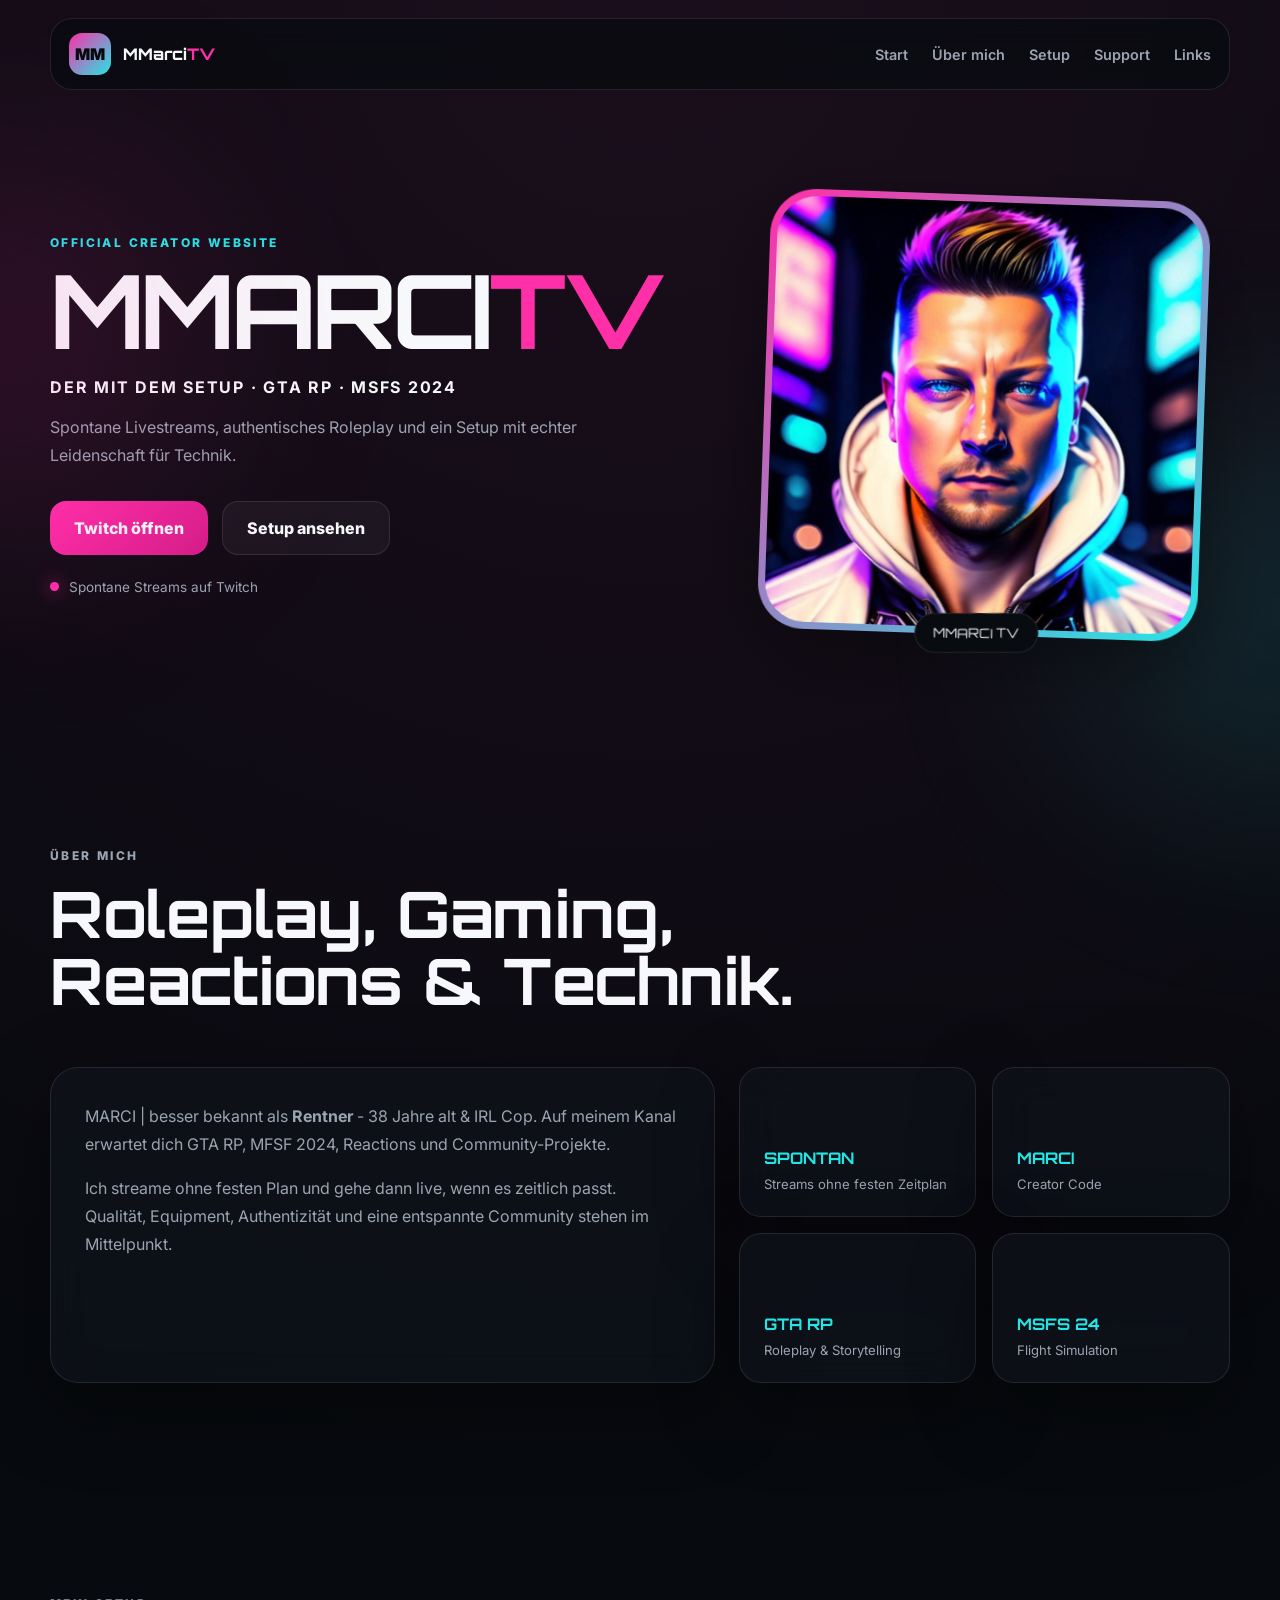
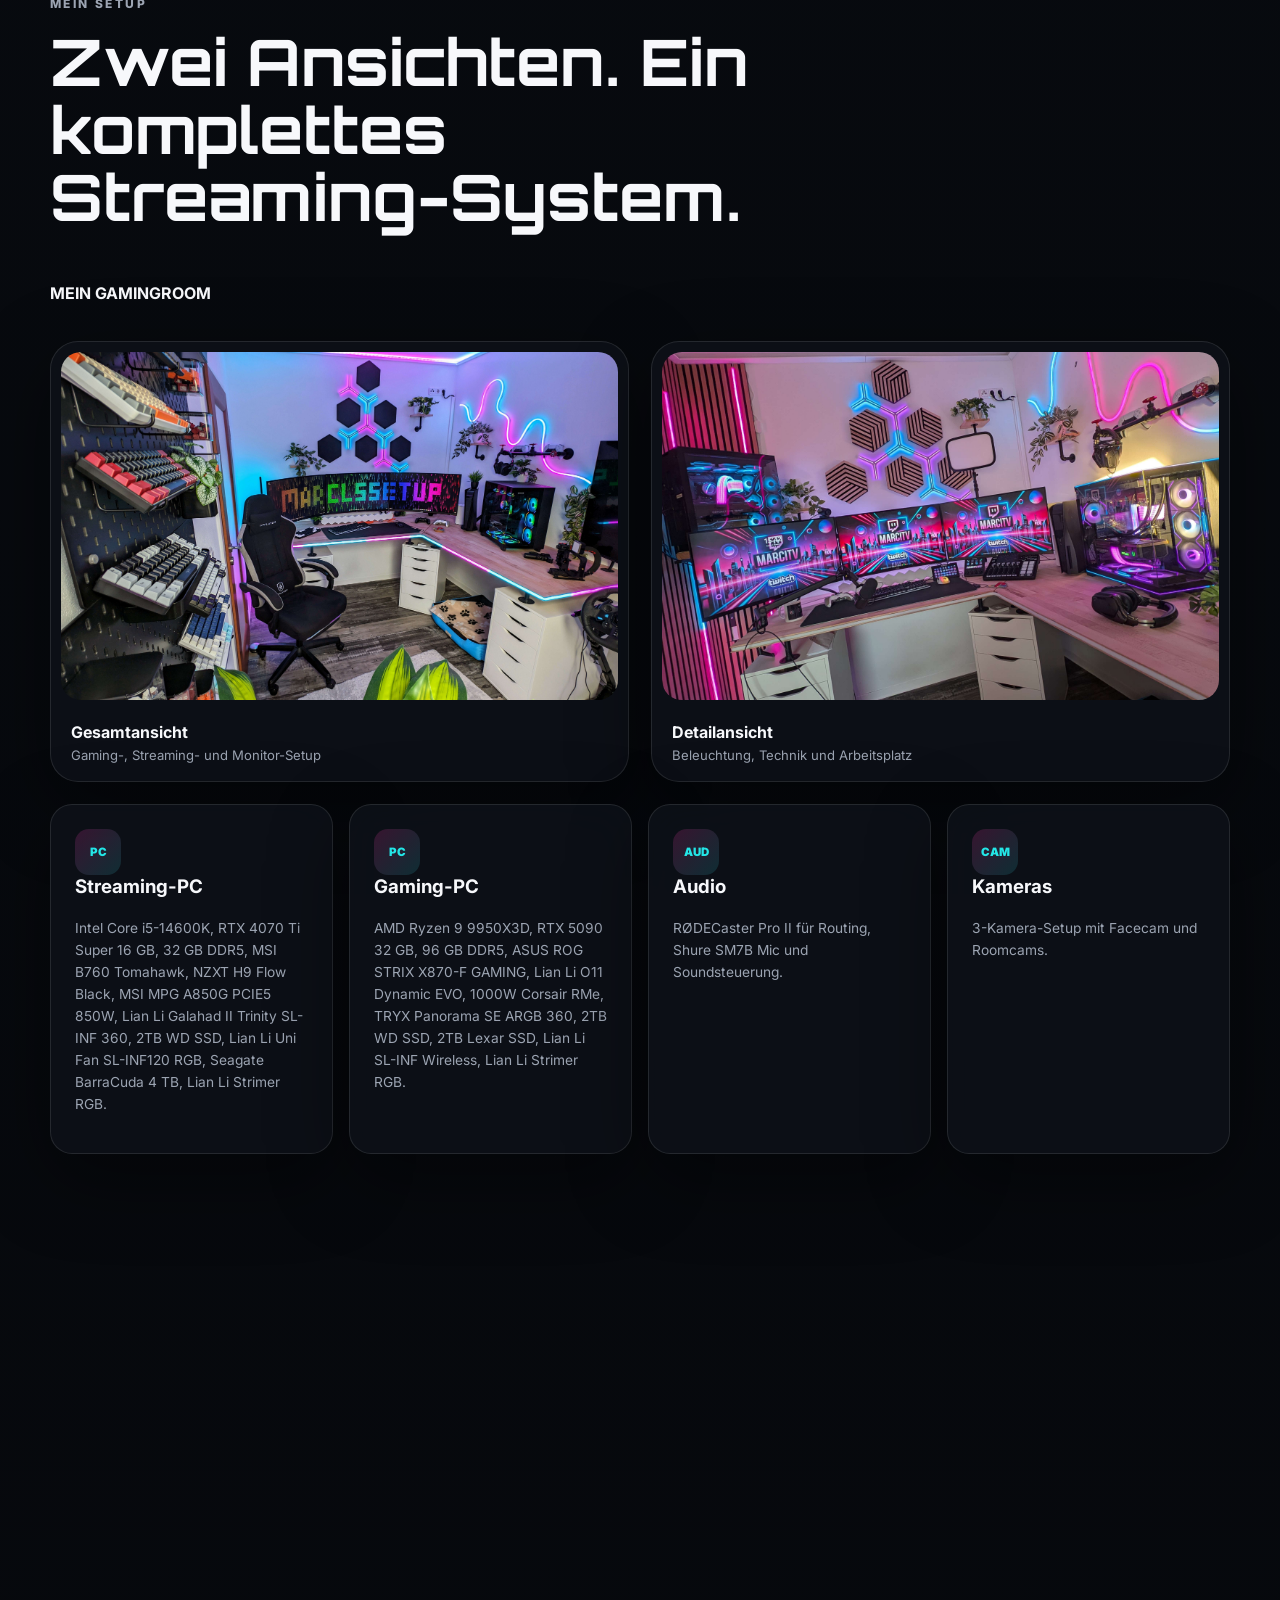
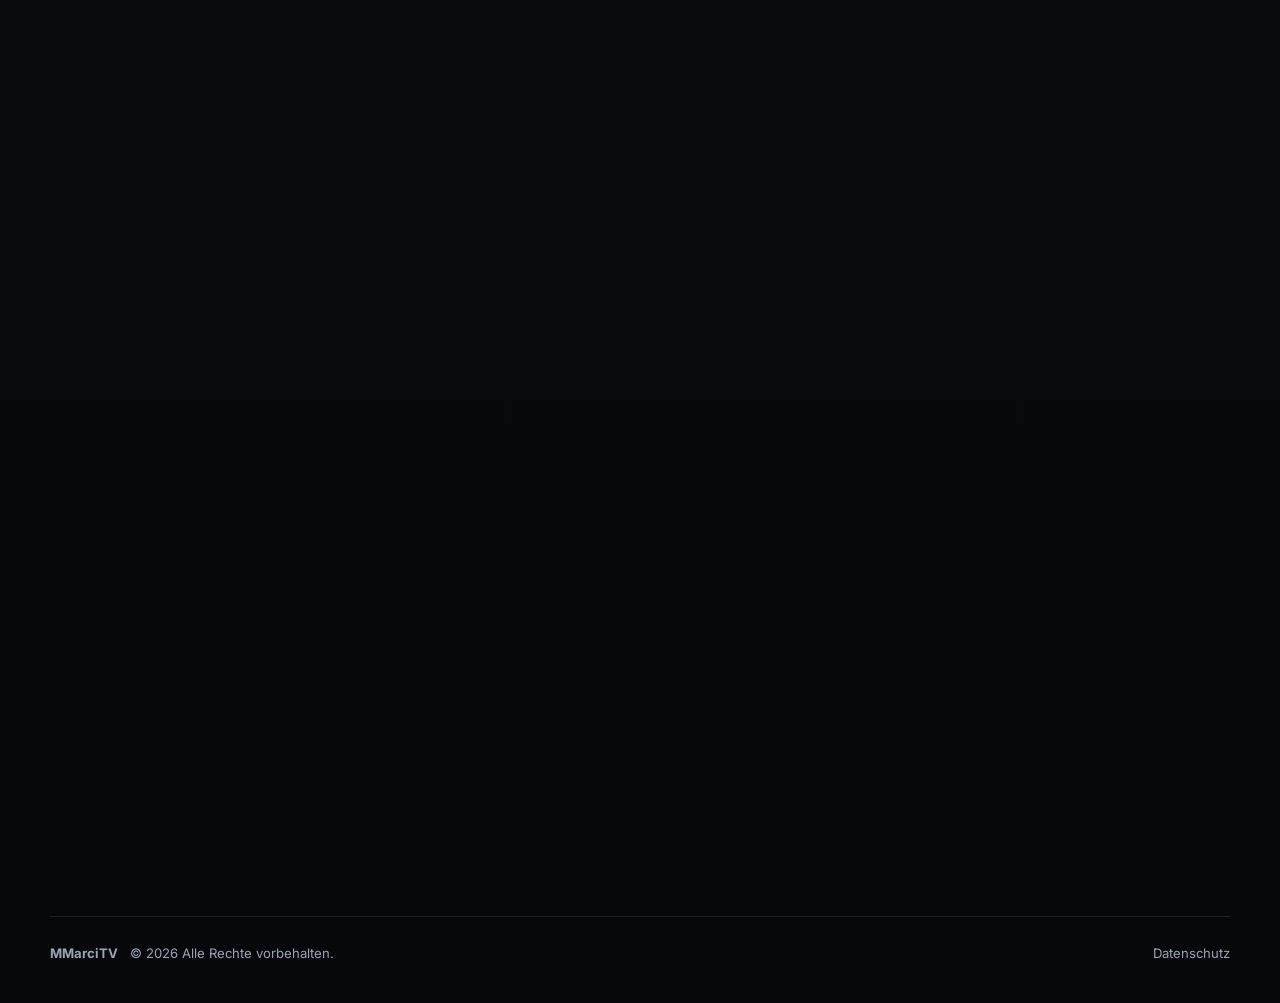
==== commit f6f517db: "index.html" ====
--- a/index.html
+++ b/index.html
@@ -90,8 +90,8 @@
       </div>
 
       <div class="hardware-grid">
-        <article class="hardware-card reveal"><span class="hardware-icon">PC</span><h3>Streaming-PC</h3><p>Intel Core i5-14600K, RTX 4070 Ti Super 16 GB, 32 GB DDR5, NZXT H9 Flow Black, MSI B760 Tomahawk, MSI MPG A850G PCIE5 850W, 32GB G.Skill Trident Z5 RGB DDR5, Lian Li Galahad II Trinity SL-INF 360, 2TB WD SSD, Lian Li Uni Fan SL-INF120 RGB, Seagate BarraCuda 4 TB, Lian Li Strimer RGB.</p></article>
-        <article class="hardware-card reveal"><span class="hardware-icon">PC</span><h3>Gaming-PC</h3><p>AMD Ryzen 9 9950X3D, RTX 5090 32 GB, 96 GB DDR5, ASUS ROG STRIX X870-F GAMING, Lian Li O11 Dynamic EVO, 96 GB DDR5 Corsair, 1000W Corsair RMe, TRYX Panorama SE ARGB 360, 2TB WD SSD, 2TB Lexar SSD, Lian Li SL-INF Wireless, Lian Li Strimer RGB.</p></article>
+        <article class="hardware-card reveal"><span class="hardware-icon">PC</span><h3>Streaming-PC</h3><p>Intel Core i5-14600K, RTX 4070 Ti Super 16 GB, 32 GB DDR5, MSI B760 Tomahawk, NZXT H9 Flow Black, MSI MPG A850G PCIE5 850W, Lian Li Galahad II Trinity SL-INF 360, 2TB WD SSD, Lian Li Uni Fan SL-INF120 RGB, Seagate BarraCuda 4 TB, Lian Li Strimer RGB.</p></article>
+        <article class="hardware-card reveal"><span class="hardware-icon">PC</span><h3>Gaming-PC</h3><p>AMD Ryzen 9 9950X3D, RTX 5090 32 GB, 96 GB DDR5, ASUS ROG STRIX X870-F GAMING, Lian Li O11 Dynamic EVO, 1000W Corsair RMe, TRYX Panorama SE ARGB 360, 2TB WD SSD, 2TB Lexar SSD, Lian Li SL-INF Wireless, Lian Li Strimer RGB.</p></article>
         <article class="hardware-card reveal"><span class="hardware-icon">AUD</span><h3>Audio</h3><p>RØDECaster Pro II für Routing, Shure SM7B Mic und Soundsteuerung.</p></article>
         <article class="hardware-card reveal"><span class="hardware-icon">CAM</span><h3>Kameras</h3><p>3-Kamera-Setup mit Facecam und Roomcams.</p></article>
       </div>
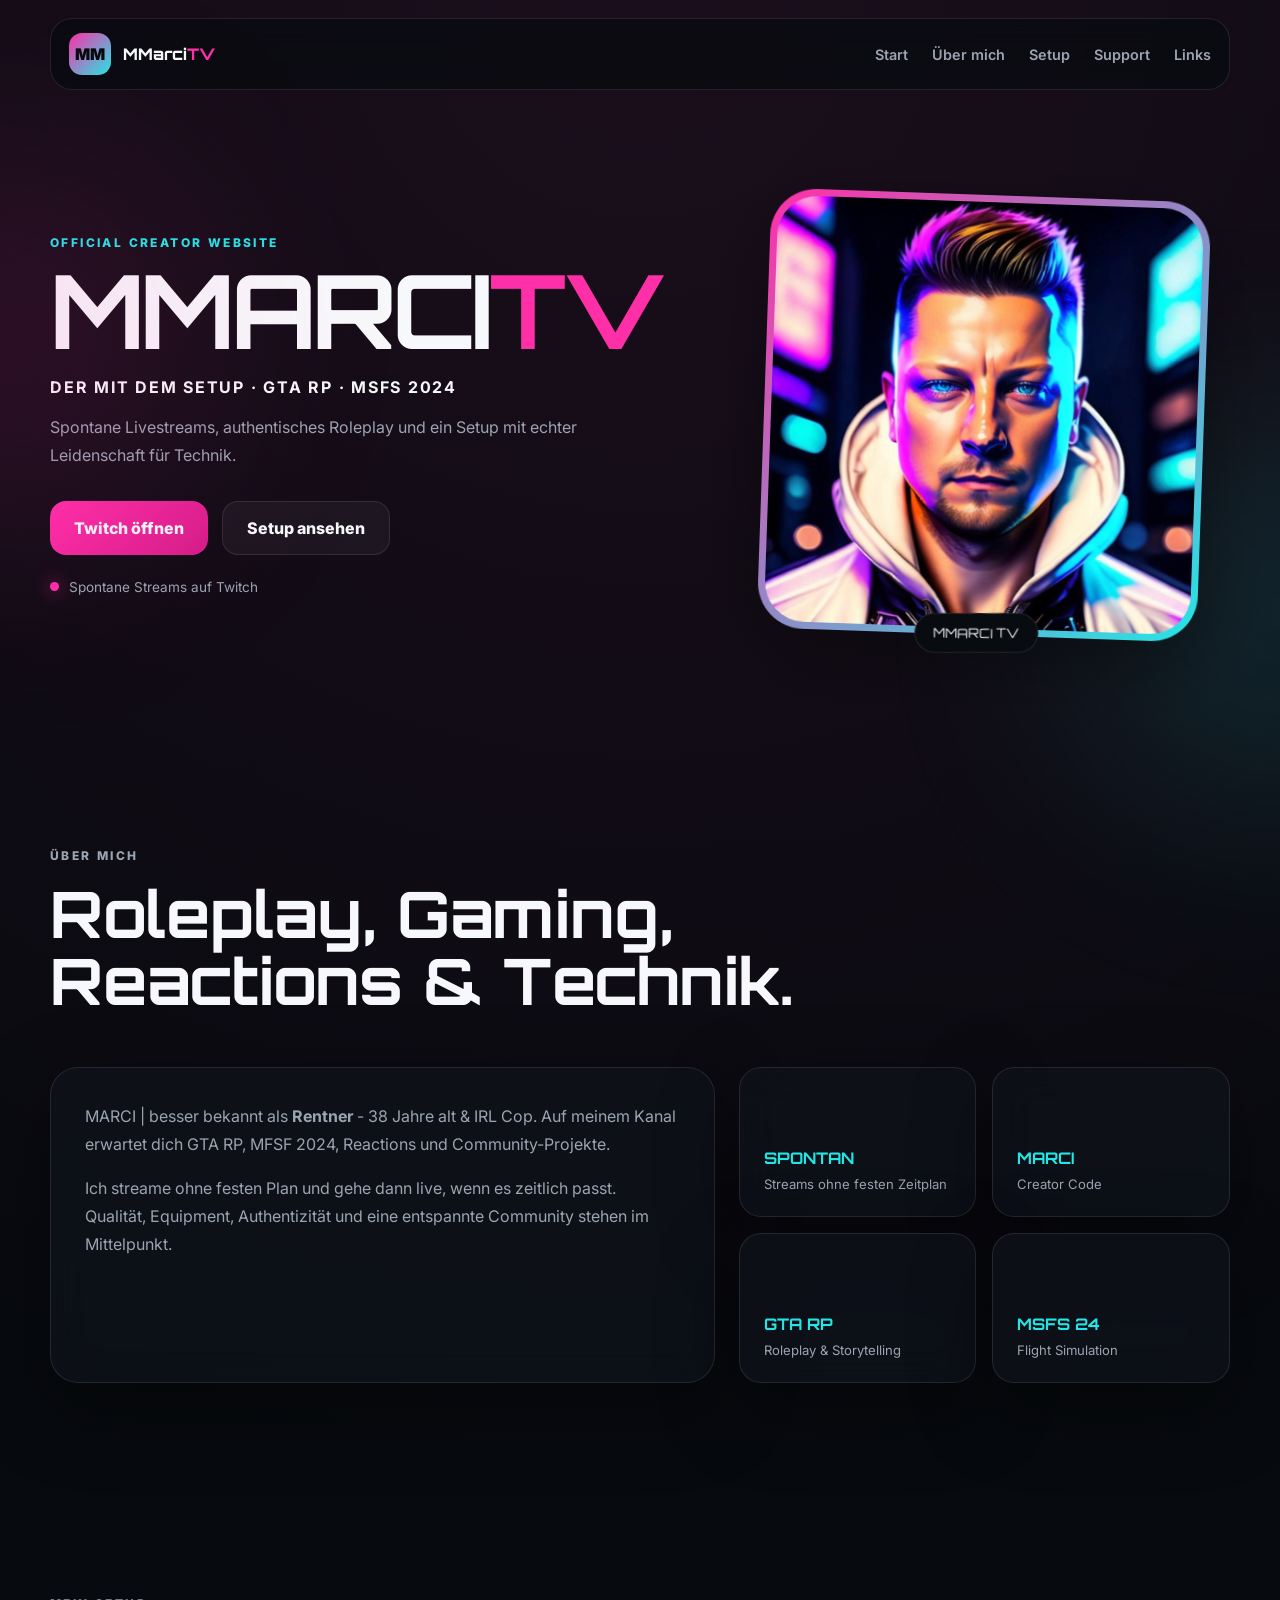
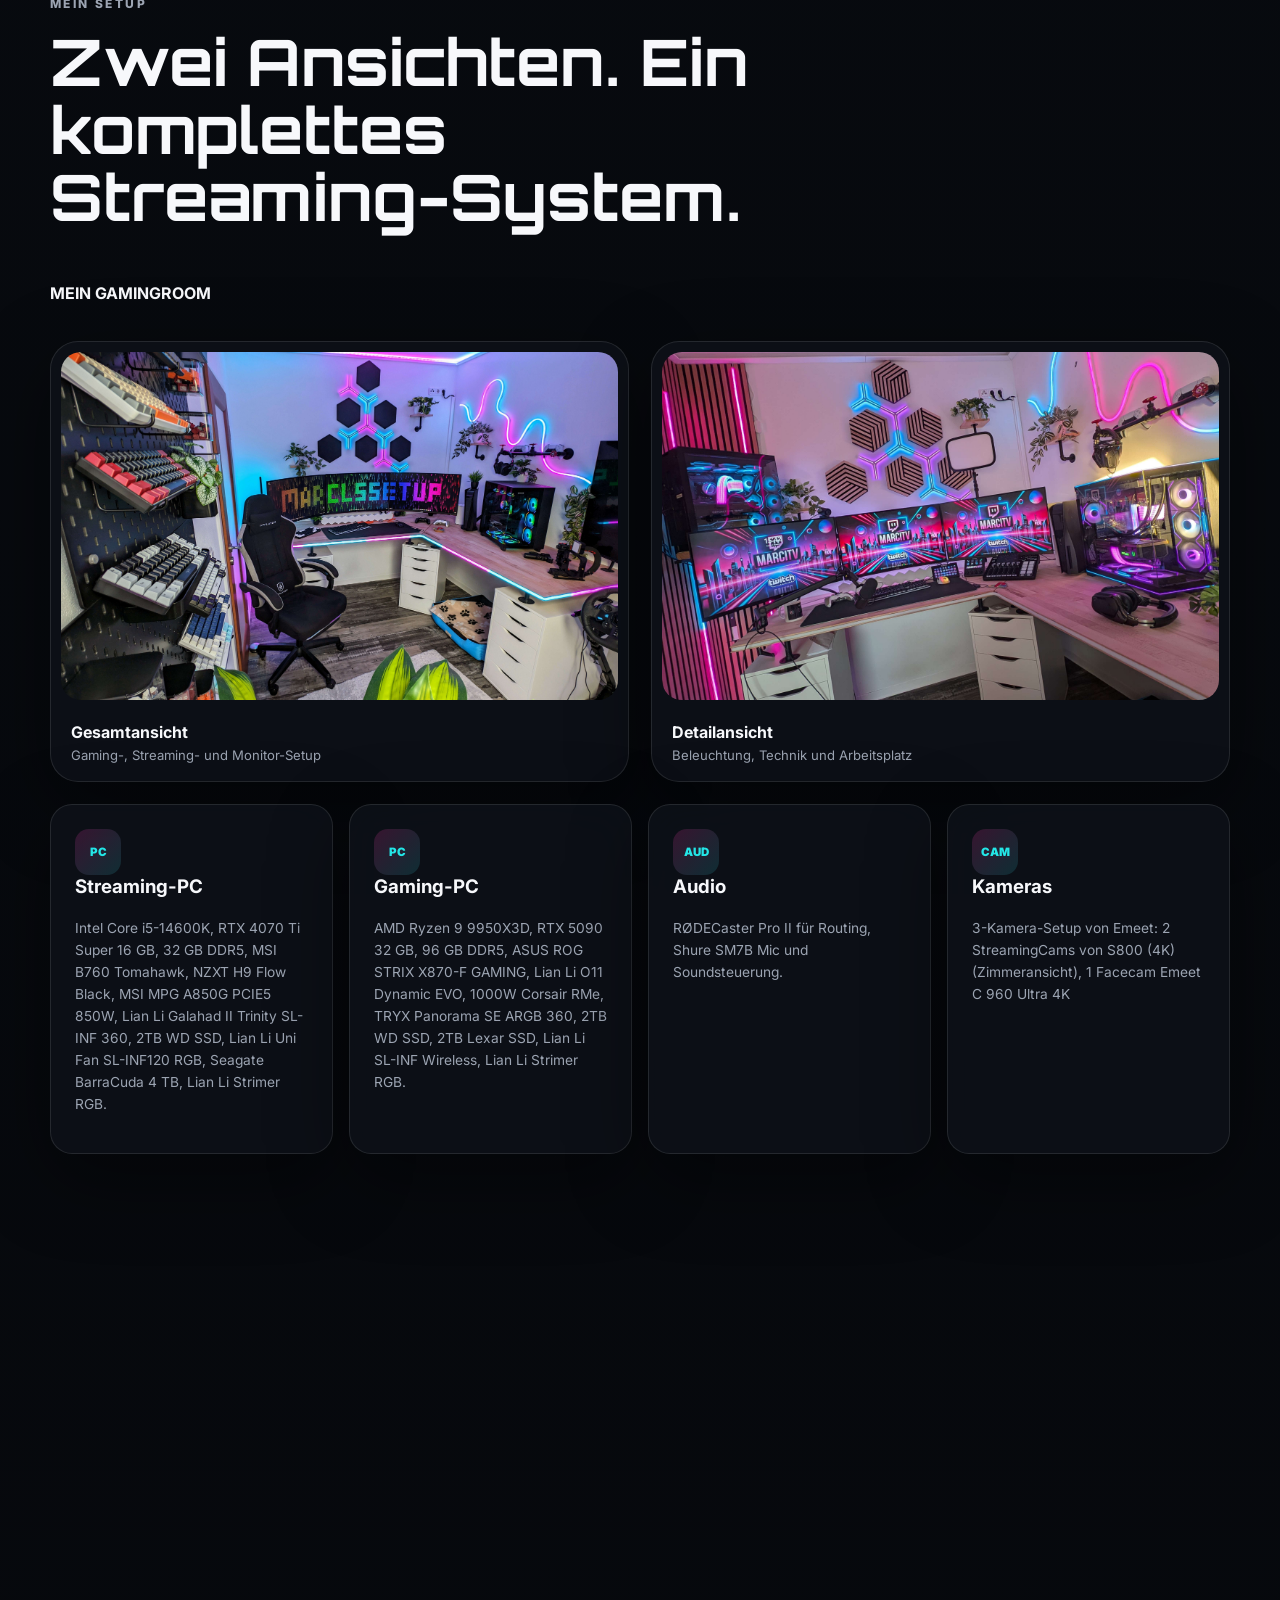
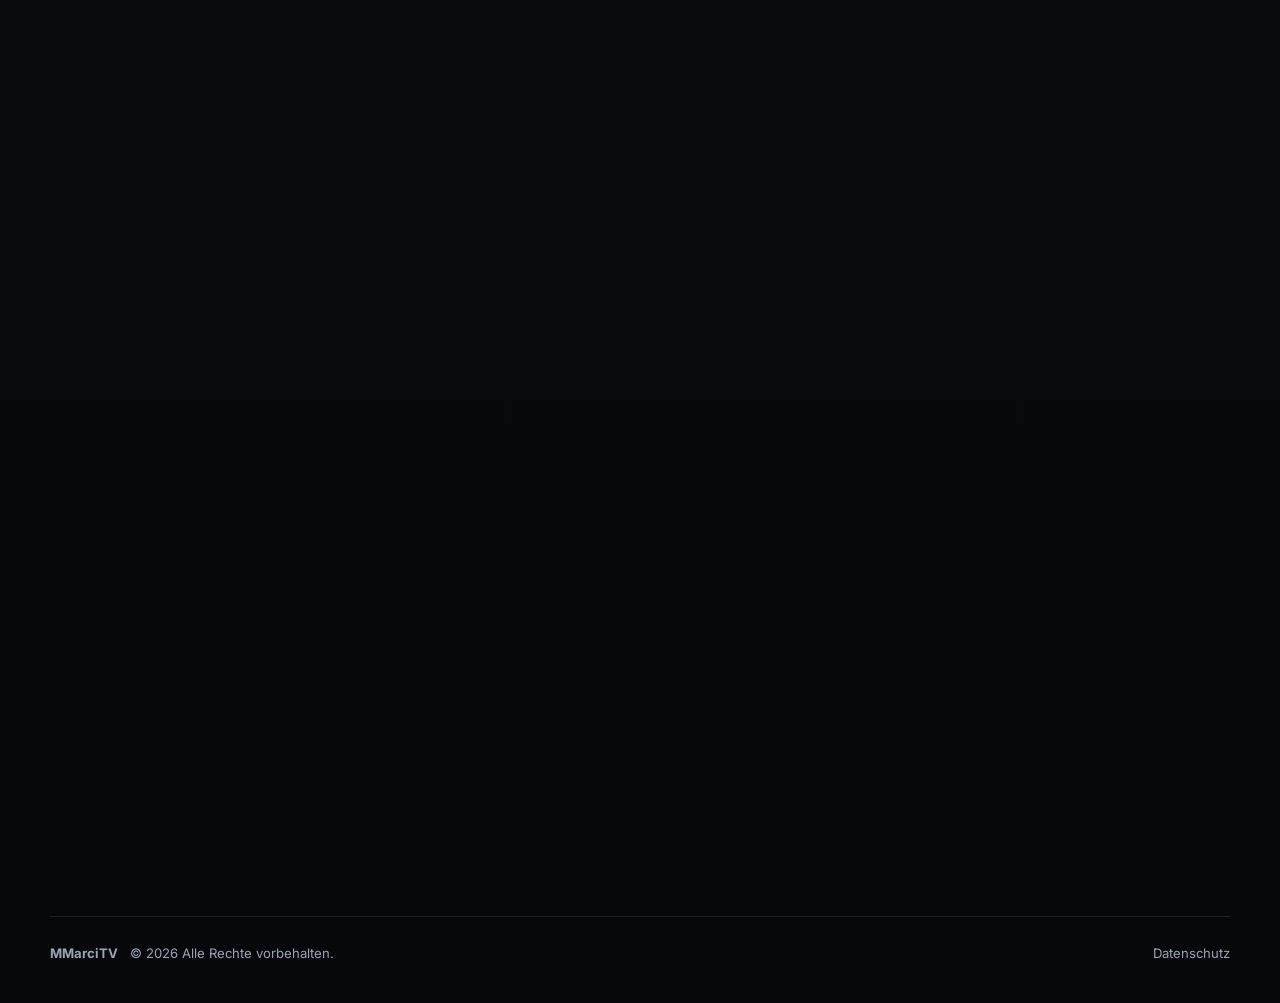
==== commit f2ddc115: "index.html" ====
--- a/index.html
+++ b/index.html
@@ -93,7 +93,7 @@
         <article class="hardware-card reveal"><span class="hardware-icon">PC</span><h3>Streaming-PC</h3><p>Intel Core i5-14600K, RTX 4070 Ti Super 16 GB, 32 GB DDR5, MSI B760 Tomahawk, NZXT H9 Flow Black, MSI MPG A850G PCIE5 850W, Lian Li Galahad II Trinity SL-INF 360, 2TB WD SSD, Lian Li Uni Fan SL-INF120 RGB, Seagate BarraCuda 4 TB, Lian Li Strimer RGB.</p></article>
         <article class="hardware-card reveal"><span class="hardware-icon">PC</span><h3>Gaming-PC</h3><p>AMD Ryzen 9 9950X3D, RTX 5090 32 GB, 96 GB DDR5, ASUS ROG STRIX X870-F GAMING, Lian Li O11 Dynamic EVO, 1000W Corsair RMe, TRYX Panorama SE ARGB 360, 2TB WD SSD, 2TB Lexar SSD, Lian Li SL-INF Wireless, Lian Li Strimer RGB.</p></article>
         <article class="hardware-card reveal"><span class="hardware-icon">AUD</span><h3>Audio</h3><p>RØDECaster Pro II für Routing, Shure SM7B Mic und Soundsteuerung.</p></article>
-        <article class="hardware-card reveal"><span class="hardware-icon">CAM</span><h3>Kameras</h3><p>3-Kamera-Setup mit Facecam und Roomcams.</p></article>
+        <article class="hardware-card reveal"><span class="hardware-icon">CAM</span><h3>Kameras</h3><p>3-Kamera-Setup von Emeet: 2 StreamingCams von S800 (4K) (Zimmeransicht), 1 Facecam Emeet C 960 Ultra 4K</p></article>
       </div>
     </section>
 
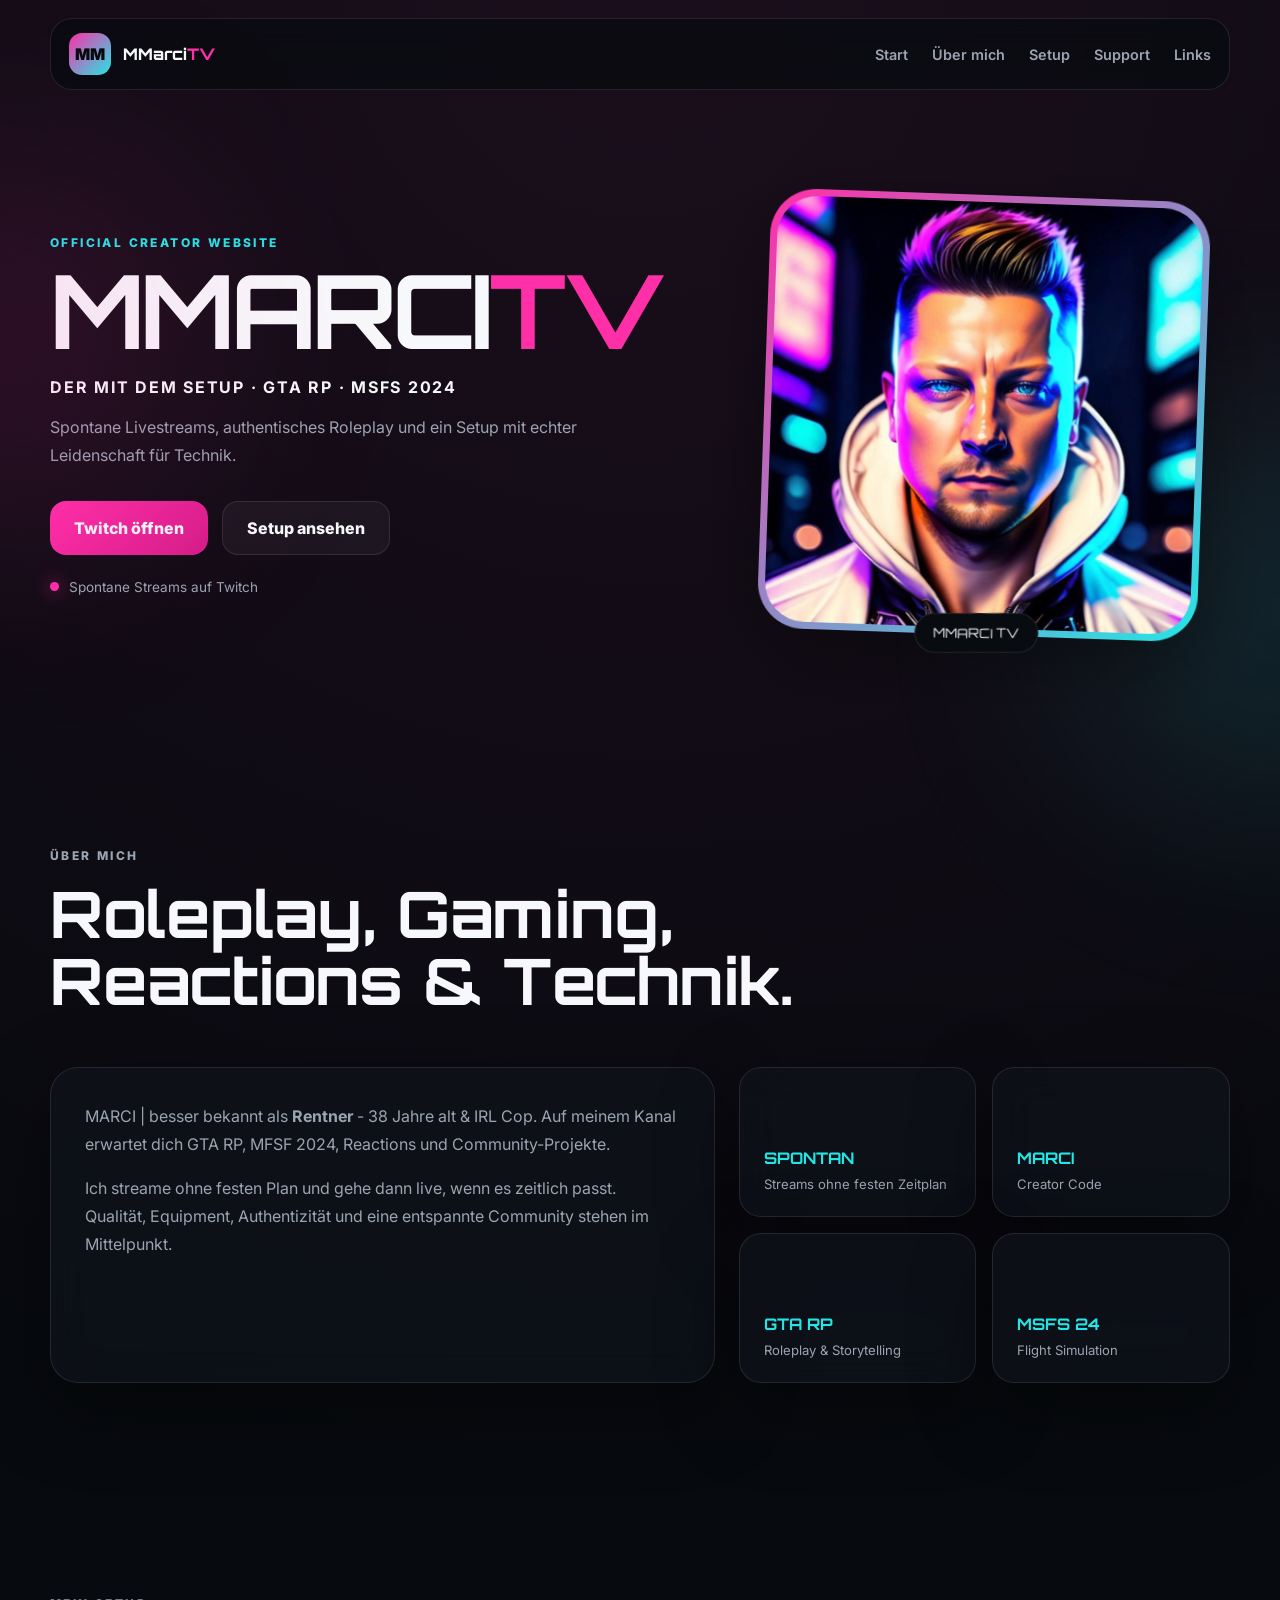
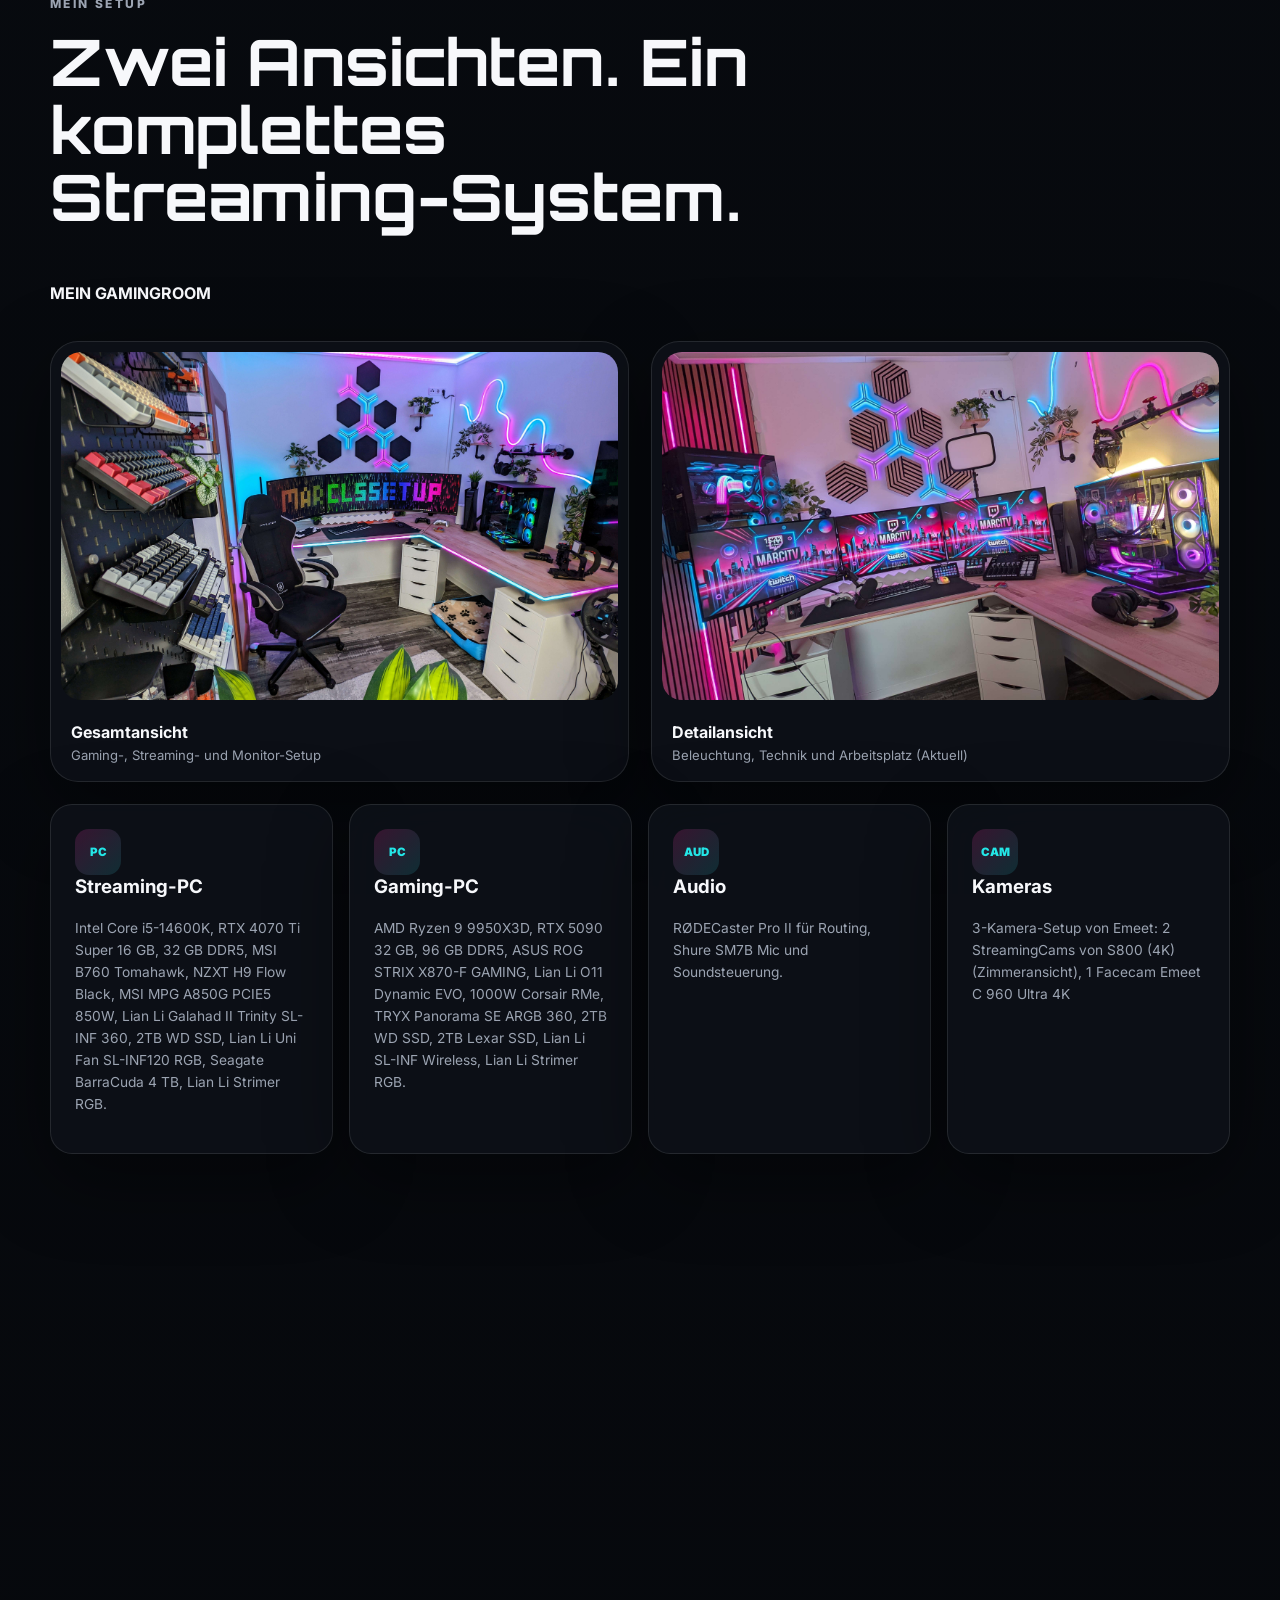
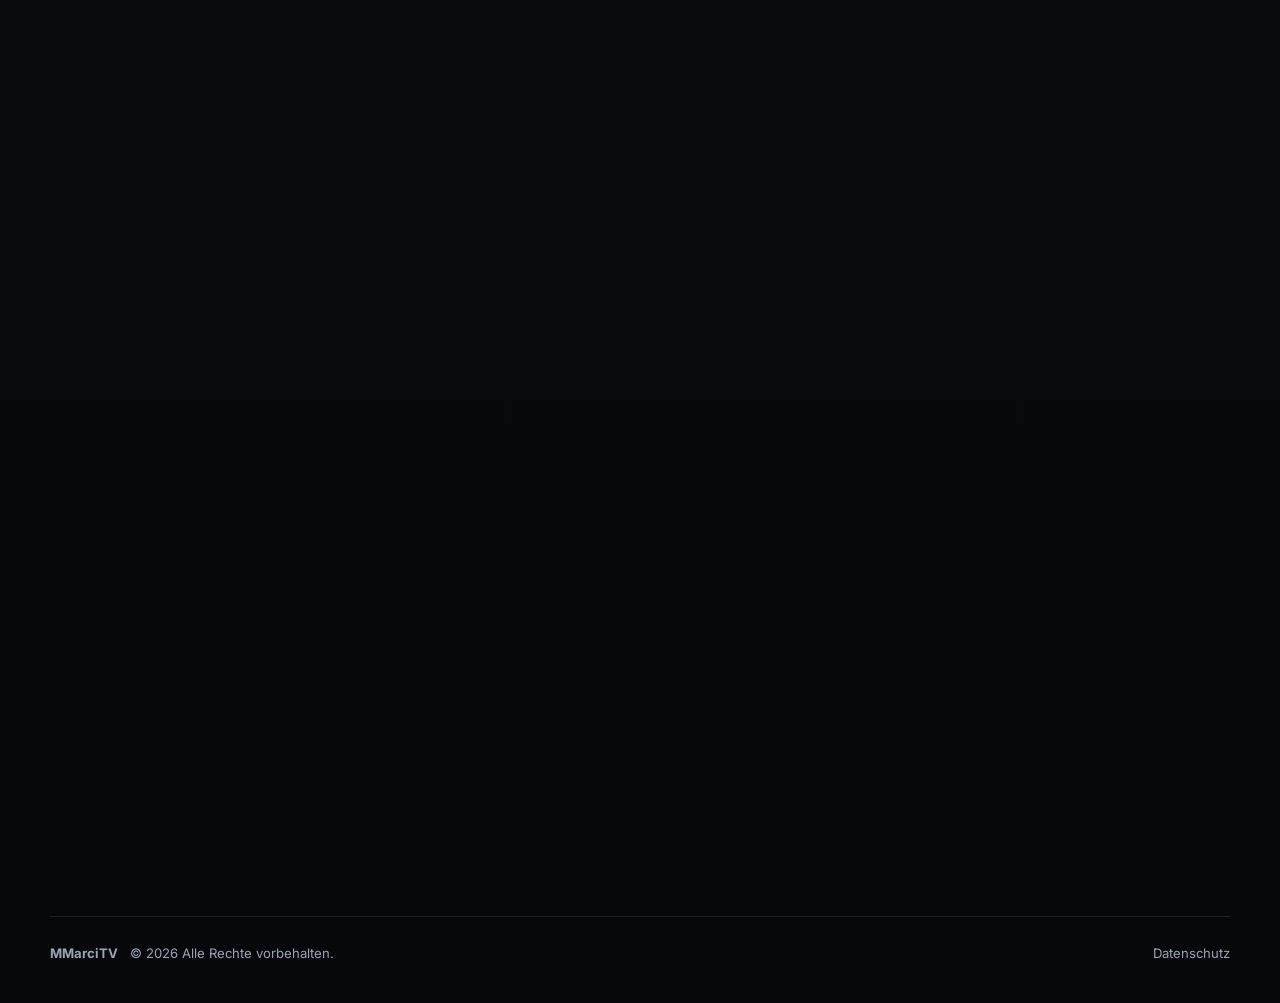
==== commit 32bd9f30: "index.html" ====
--- a/index.html
+++ b/index.html
@@ -85,7 +85,7 @@
         </figure>
         <figure class="setup-image reveal">
           <img src="assets/setup2.jpg" alt="Detailansicht des Streaming-Setups">
-          <figcaption><strong>Detailansicht</strong><span>Beleuchtung, Technik und Arbeitsplatz</span></figcaption>
+          <figcaption><strong>Detailansicht</strong><span>Beleuchtung, Technik und Arbeitsplatz (Aktuell)</span></figcaption>
         </figure>
       </div>
 
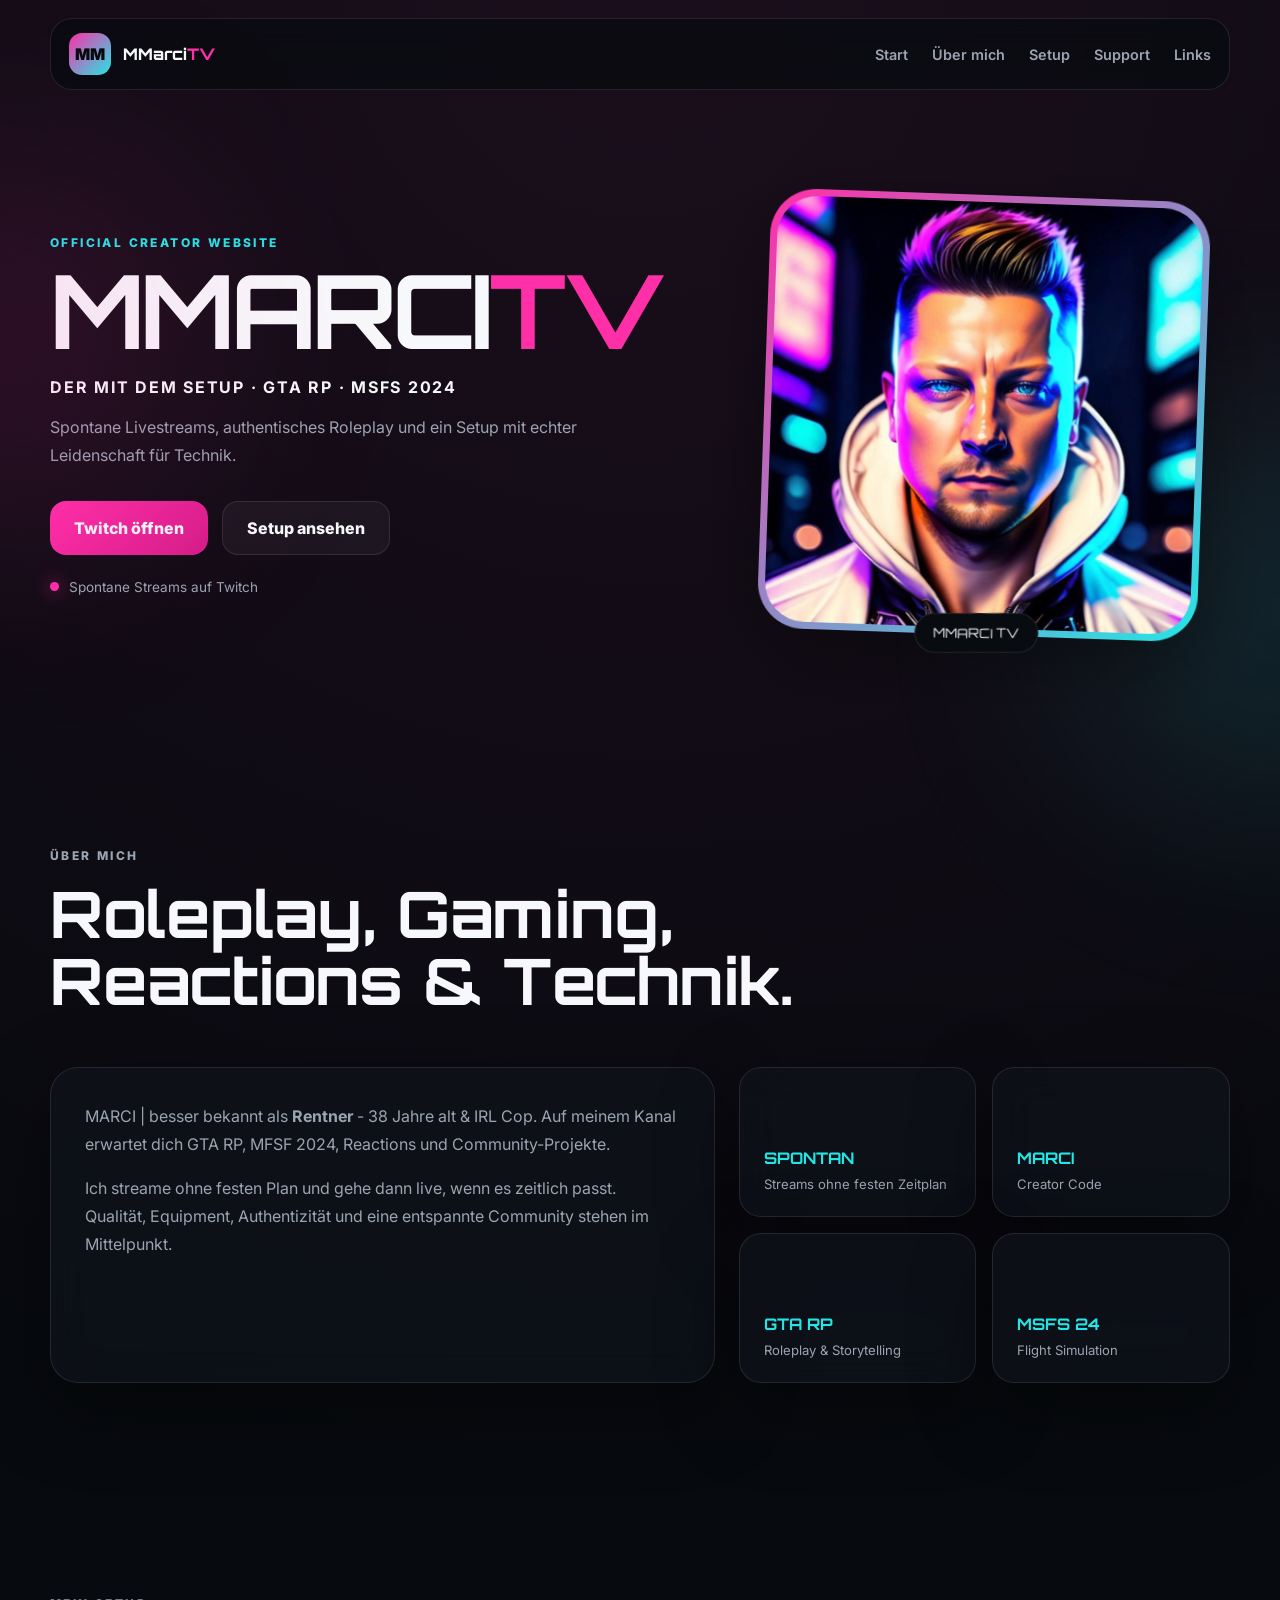
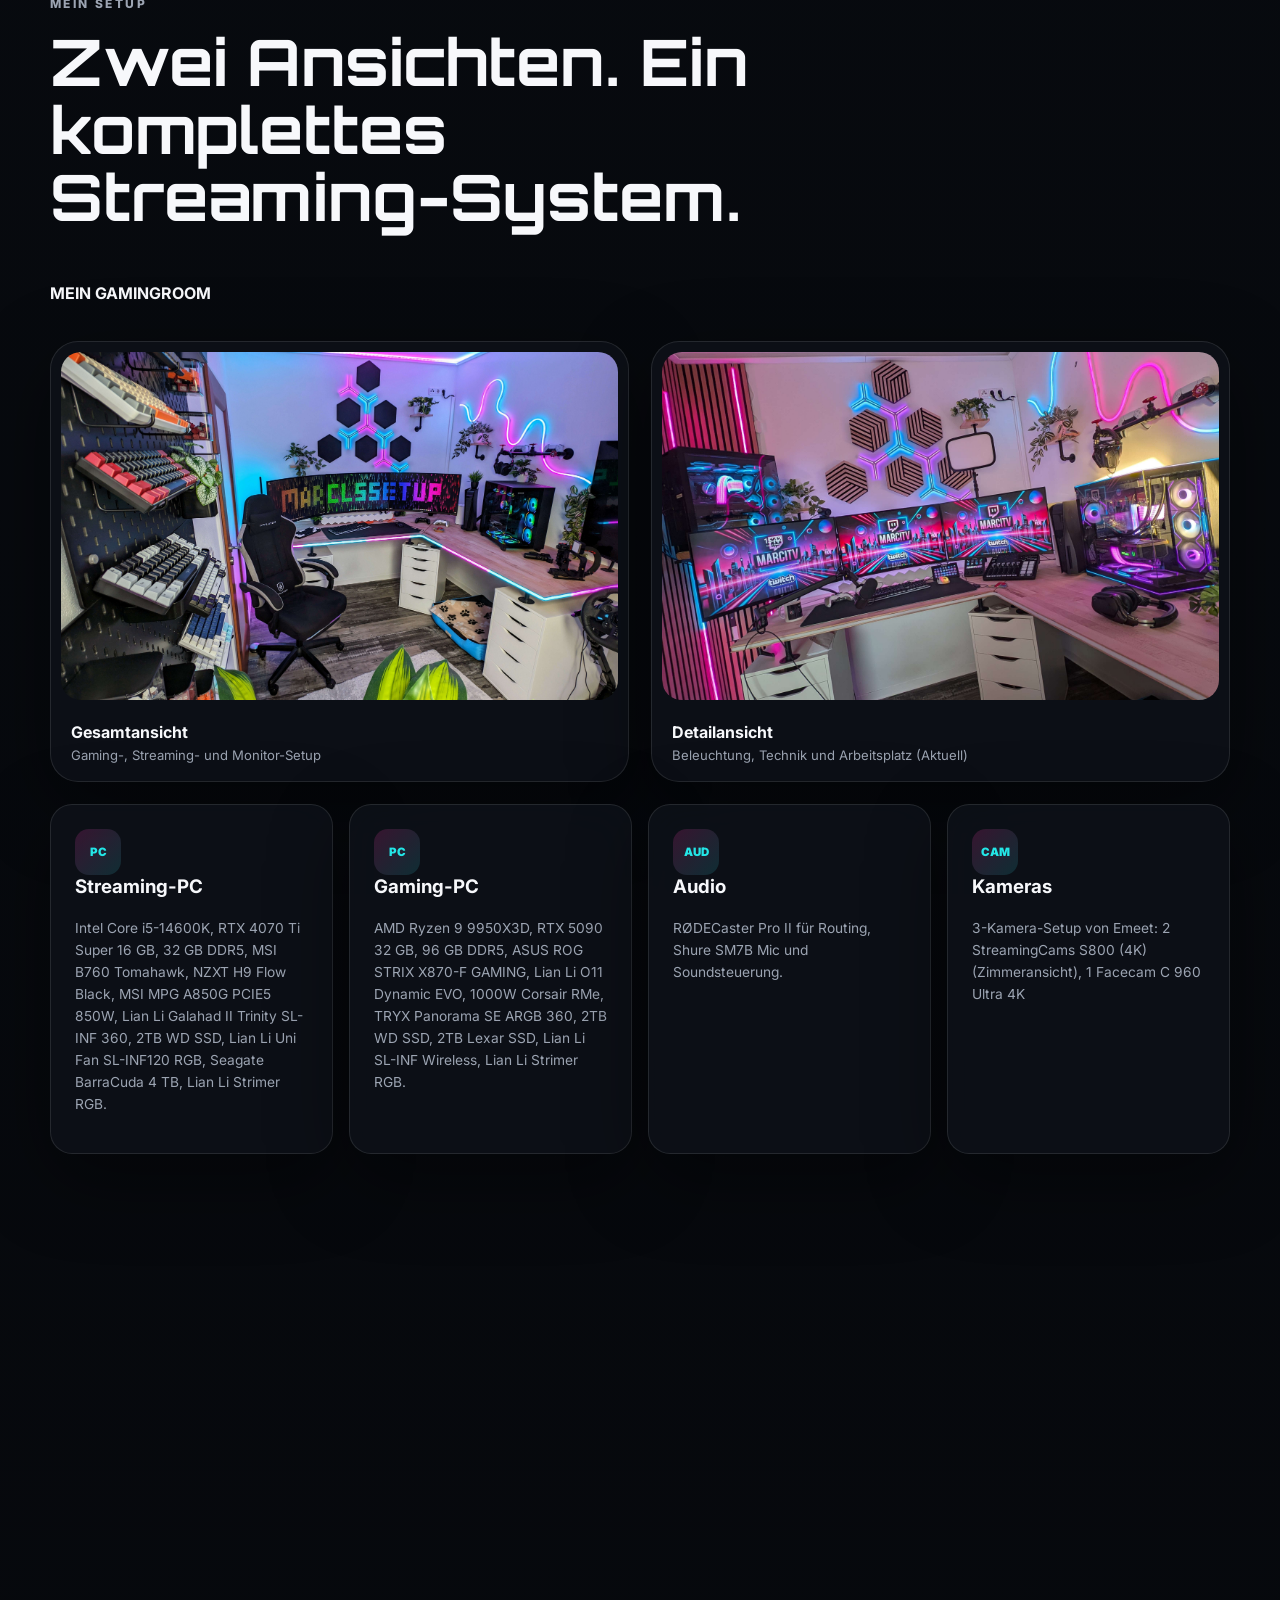
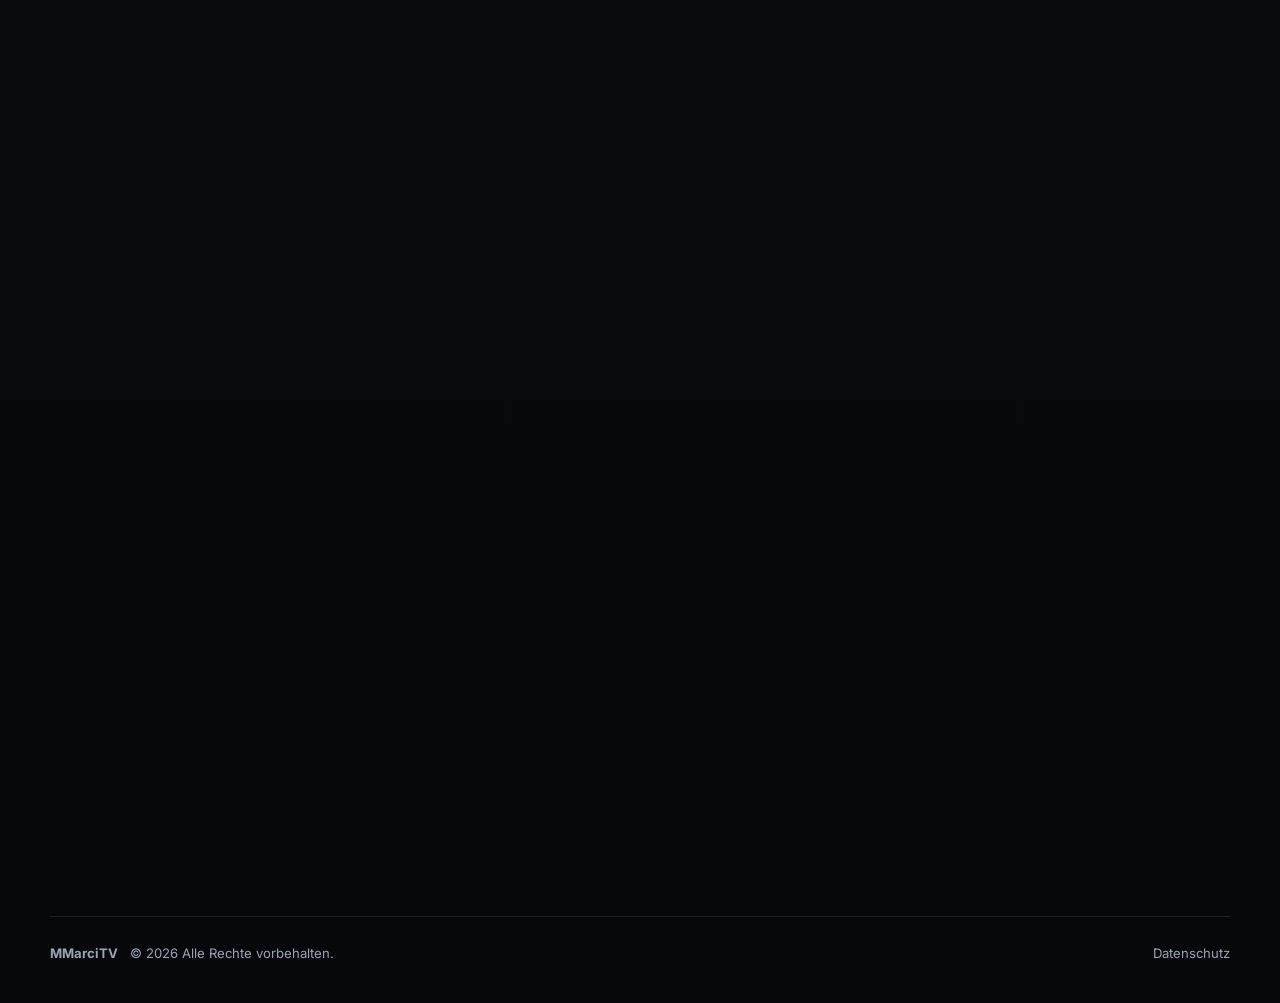
==== commit 13f8ef52: "index.html" ====
--- a/index.html
+++ b/index.html
@@ -93,7 +93,7 @@
         <article class="hardware-card reveal"><span class="hardware-icon">PC</span><h3>Streaming-PC</h3><p>Intel Core i5-14600K, RTX 4070 Ti Super 16 GB, 32 GB DDR5, MSI B760 Tomahawk, NZXT H9 Flow Black, MSI MPG A850G PCIE5 850W, Lian Li Galahad II Trinity SL-INF 360, 2TB WD SSD, Lian Li Uni Fan SL-INF120 RGB, Seagate BarraCuda 4 TB, Lian Li Strimer RGB.</p></article>
         <article class="hardware-card reveal"><span class="hardware-icon">PC</span><h3>Gaming-PC</h3><p>AMD Ryzen 9 9950X3D, RTX 5090 32 GB, 96 GB DDR5, ASUS ROG STRIX X870-F GAMING, Lian Li O11 Dynamic EVO, 1000W Corsair RMe, TRYX Panorama SE ARGB 360, 2TB WD SSD, 2TB Lexar SSD, Lian Li SL-INF Wireless, Lian Li Strimer RGB.</p></article>
         <article class="hardware-card reveal"><span class="hardware-icon">AUD</span><h3>Audio</h3><p>RØDECaster Pro II für Routing, Shure SM7B Mic und Soundsteuerung.</p></article>
-        <article class="hardware-card reveal"><span class="hardware-icon">CAM</span><h3>Kameras</h3><p>3-Kamera-Setup von Emeet: 2 StreamingCams von S800 (4K) (Zimmeransicht), 1 Facecam Emeet C 960 Ultra 4K</p></article>
+        <article class="hardware-card reveal"><span class="hardware-icon">CAM</span><h3>Kameras</h3><p>3-Kamera-Setup von Emeet: 2 StreamingCams S800 (4K) (Zimmeransicht), 1 Facecam C 960 Ultra 4K</p></article>
       </div>
     </section>
 
